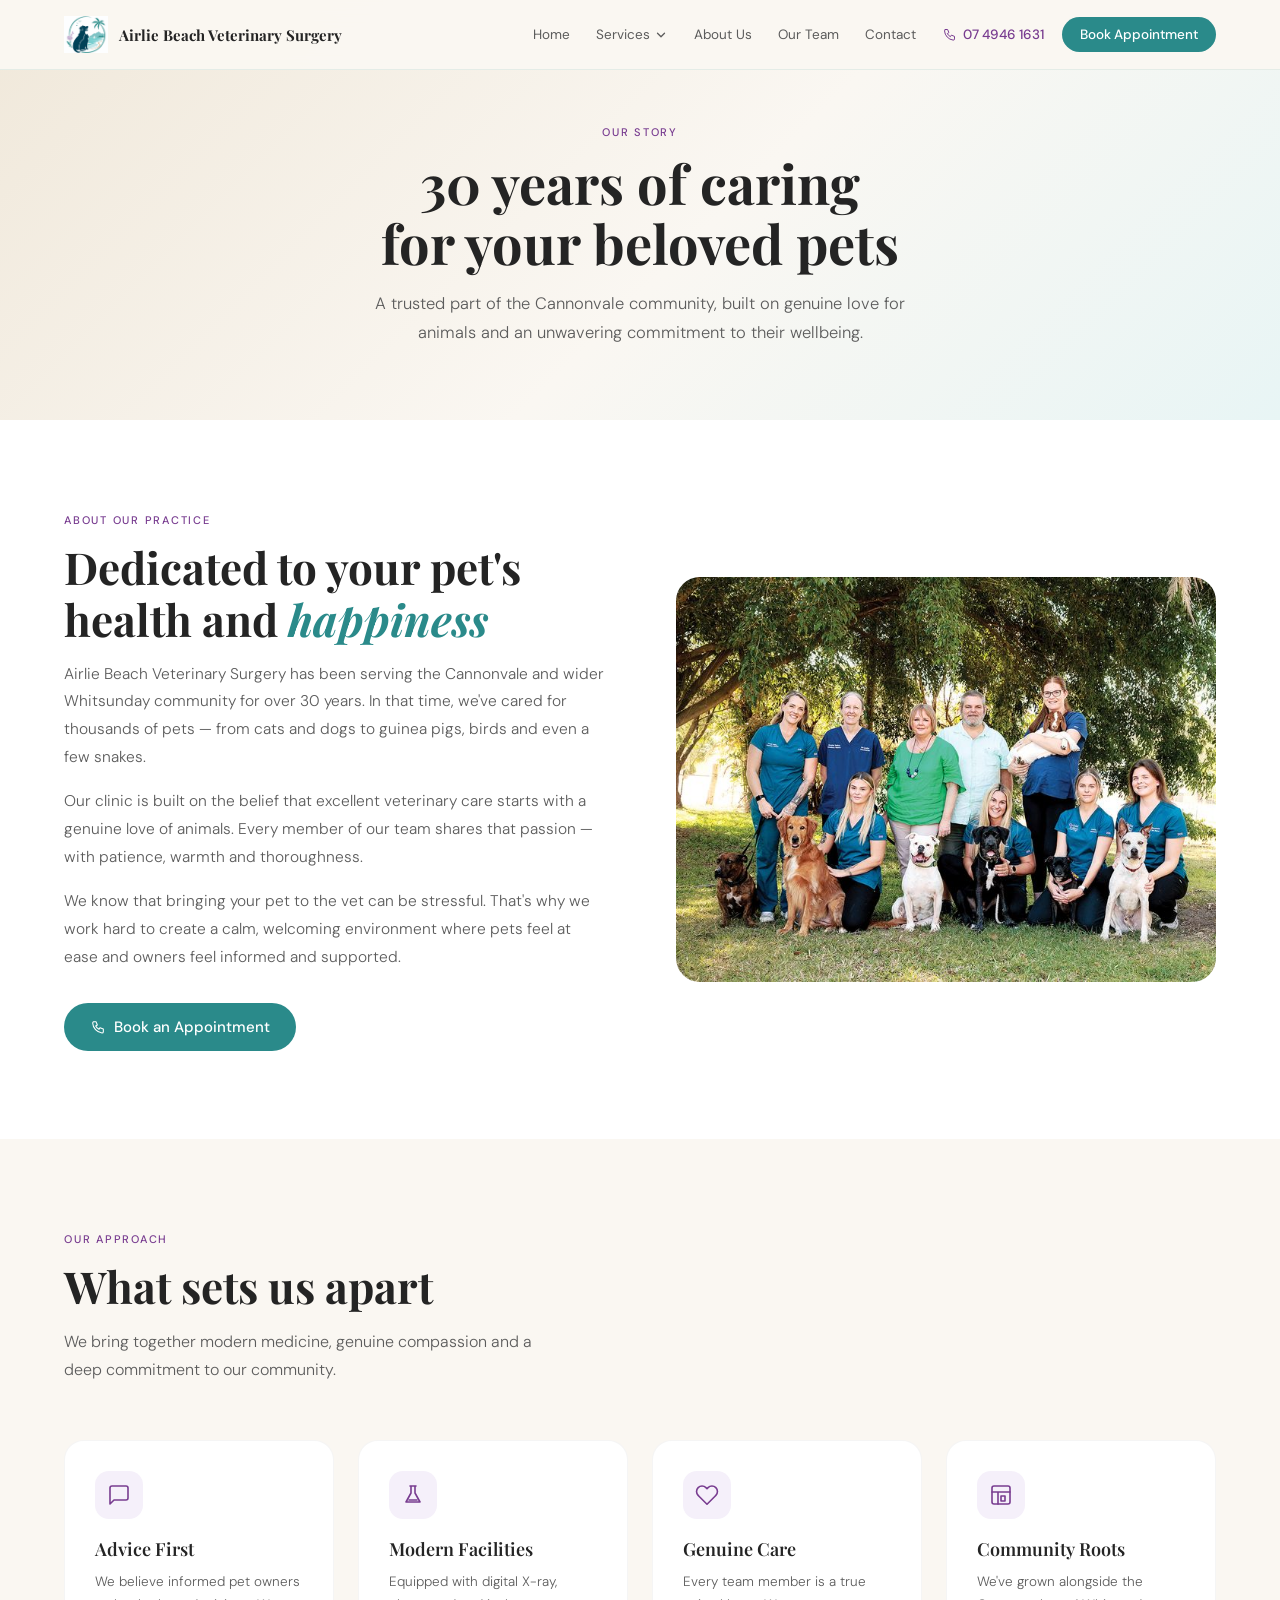
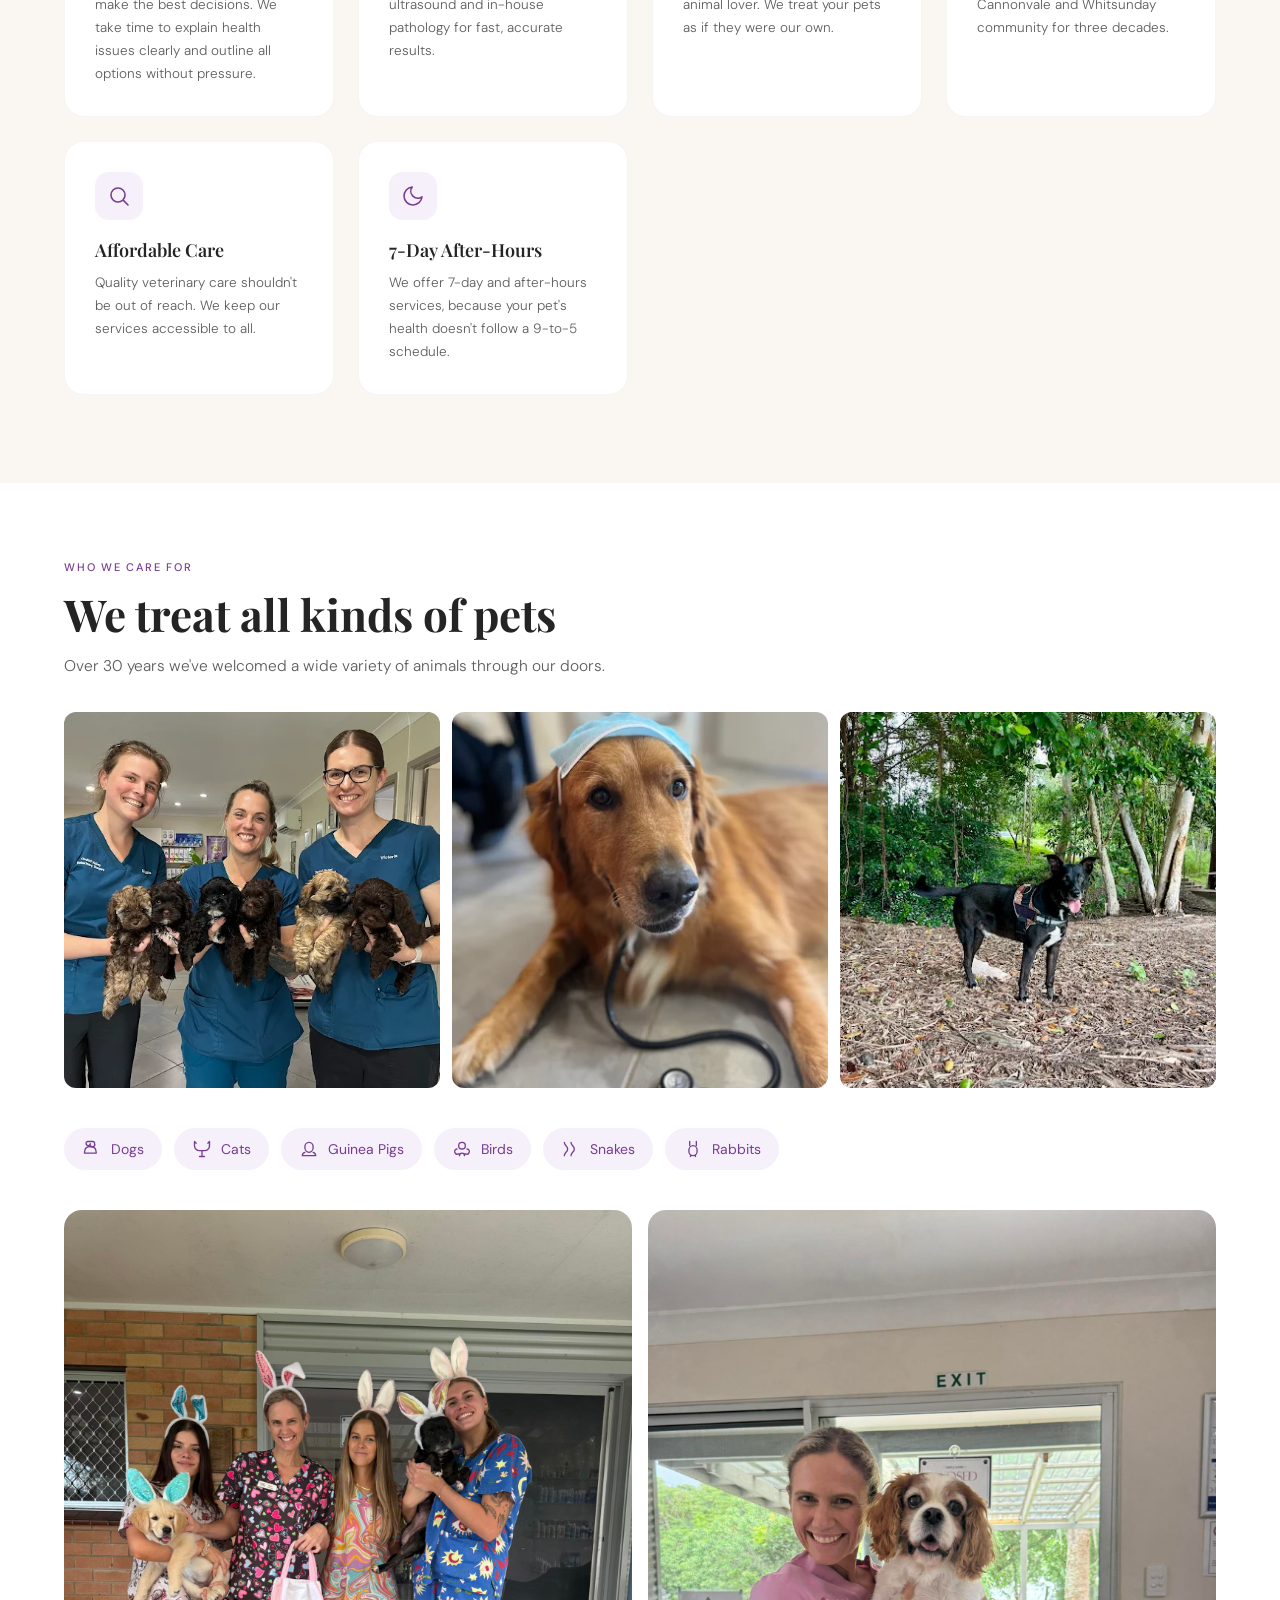
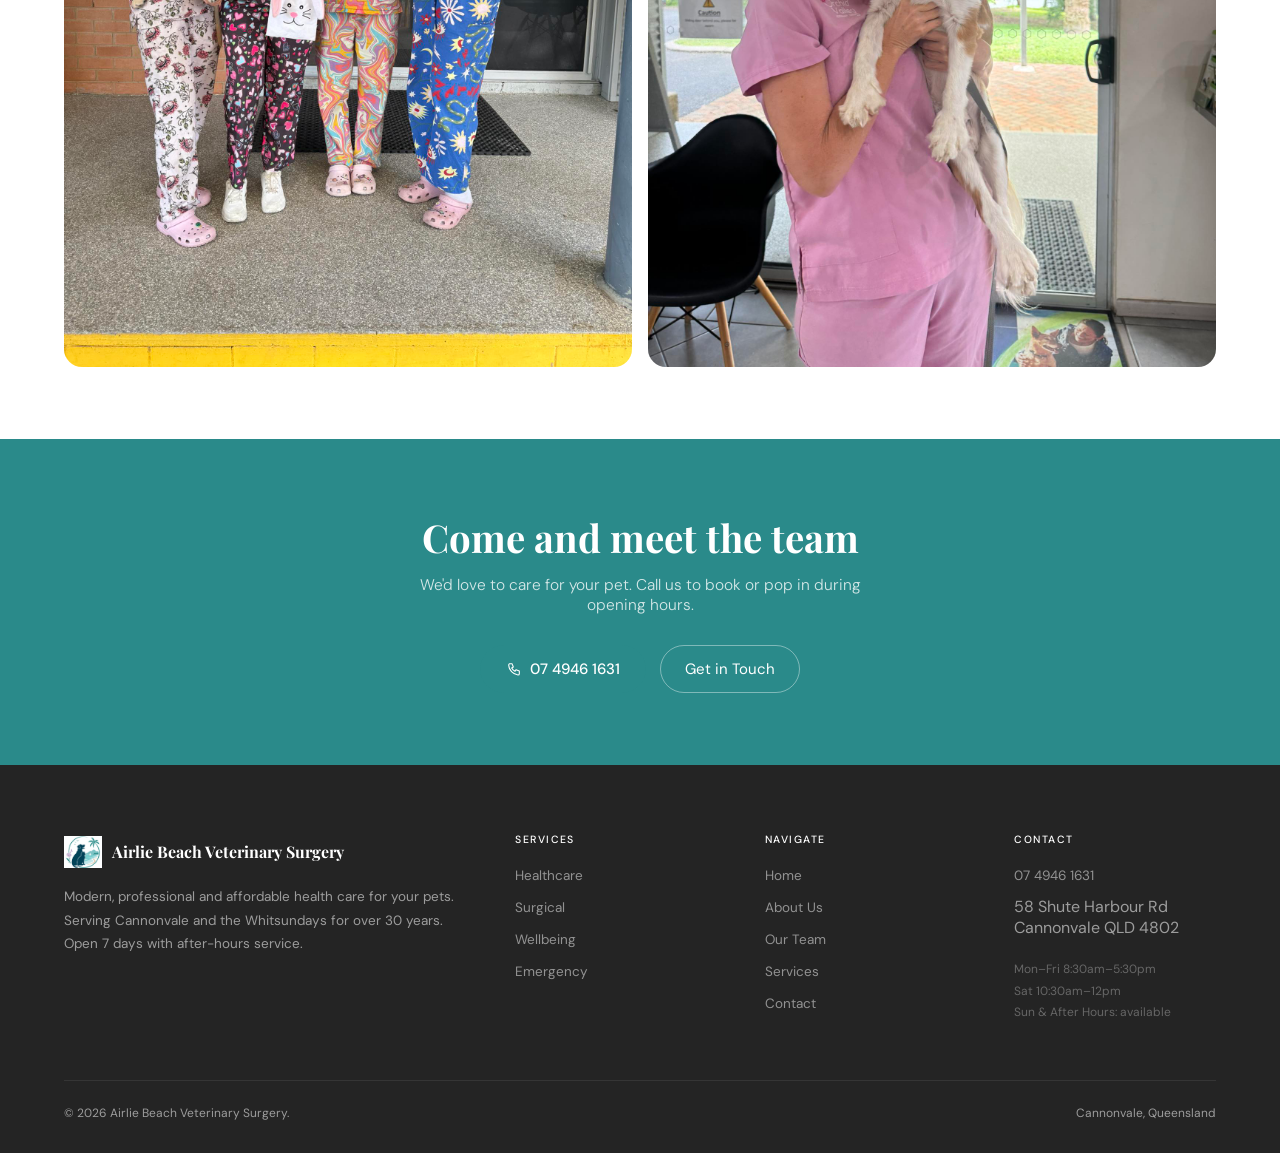
==== about/index.html @ ddafc88e "Add files via upload" ====
<!DOCTYPE html>
<html lang="en">
<head>
<meta charset="UTF-8">
<meta name="viewport" content="width=device-width, initial-scale=1.0">
<title>About Our Vet Clinic | Airlie Beach Veterinary Surgery | 30+ Years</title>
<link rel="preconnect" href="https://fonts.googleapis.com">
<link href="https://fonts.googleapis.com/css2?family=Playfair+Display:ital,wght@0,400;0,600;0,700;1,400&family=DM+Sans:opsz,wght@9..40,300;9..40,400;9..40,500&display=swap" rel="stylesheet">
<link rel="stylesheet" href="../css/global.css">
  <meta name="description" content="Airlie Beach Veterinary Surgery has served Cannonvale, Jubilee Pocket & the Whitsundays for 30+ years. Meet our passionate team of vets dedicated to your pet's health.">
  <meta name="keywords" content="about Airlie Beach vet, Cannonvale veterinary clinic, Whitsundays vet team, local vet Airlie Beach">
  <meta name="robots" content="index, follow">
  <meta name="author" content="Airlie Beach Veterinary Surgery">
  <link rel="canonical" href="https://www.airliebeachveterinarysurgery.com.au/about/">
  <meta property="og:type" content="website">
  <meta property="og:url" content="https://www.airliebeachveterinarysurgery.com.au/about/">
  <meta property="og:title" content="About Our Vet Clinic | Airlie Beach Veterinary Surgery">
  <meta property="og:description" content="Airlie Beach Veterinary Surgery has served Cannonvale, Jubilee Pocket & the Whitsundays for 30+ years. Meet our passionate team of vets dedicated to your pet's health.">
  <meta property="og:image" content="https://www.airliebeachveterinarysurgery.com.au/images/logo.png">
  <meta property="og:site_name" content="Airlie Beach Veterinary Surgery">
  <meta property="og:locale" content="en_AU">
  <meta name="twitter:card" content="summary_large_image">
  <meta name="twitter:title" content="About Our Vet Clinic | Airlie Beach Veterinary Surgery">
  <meta name="twitter:description" content="Airlie Beach Veterinary Surgery has served Cannonvale, Jubilee Pocket & the Whitsundays for 30+ years. Meet our passionate team of vets dedicated to your pet's health.">
  <meta name="twitter:image" content="https://www.airliebeachveterinarysurgery.com.au/images/logo.png">
  <meta name="geo.region" content="AU-QLD">
  <meta name="geo.placename" content="Airlie Beach, Cannonvale, Whitsundays">
  <meta name="geo.position" content="-20.2747;148.7024">
  <meta name="ICBM" content="-20.2747, 148.7024">
  <script type="application/ld+json">
  {
  "@context": "https://schema.org",
  "@type": "BreadcrumbList",
  "itemListElement": [
    {
      "@type": "ListItem",
      "position": 1,
      "name": "Home",
      "item": "https://www.airliebeachveterinarysurgery.com.au/"
    },
    {
      "@type": "ListItem",
      "position": 2,
      "name": "About Us",
      "item": "https://www.airliebeachveterinarysurgery.com.au/about/"
    }
  ]
}
  </script>
</head>
<body><nav class="main">
  <a href="../" class="nbrand">
    <img src="../images/logo-icon.png" alt="Airlie Beach Veterinary Surgery" style="width:44px;height:44px;object-fit:contain;flex-shrink:0">
    <div><span class="nbname">Airlie Beach Veterinary Surgery</span></div>
  </a>
  <div class="nright">
    <ul class="nlist">
      <li class="nitem"><a href="../" class="nlink">Home</a></li>
      <li class="nitem ndrop">
        <button class="nlink">Services <span class="icon" style="width:14px;height:14px"><svg viewBox="0 0 24 24" fill="none" stroke="currentColor" stroke-width="2.2" stroke-linecap="round" stroke-linejoin="round"><polyline points="6 9 12 15 18 9"/></svg></span></button>
        <div class="ndmenu">
          <div class="ddsec"><div class="ddlbl">Healthcare</div>
            <a href="../services/#healthcare" class="ddlnk"><span class="icon" style="width:15px;height:15px"><svg viewBox="0 0 24 24" fill="none" stroke="currentColor" stroke-width="1.6" stroke-linecap="round" stroke-linejoin="round"><circle cx="11" cy="11" r="7"/><line x1="21" y1="21" x2="16.65" y2="16.65"/></svg></span> Health Checks &amp; Diagnostics</a>
            <a href="../services/#healthcare" class="ddlnk"><span class="icon" style="width:15px;height:15px"><svg viewBox="0 0 24 24" fill="none" stroke="currentColor" stroke-width="1.6" stroke-linecap="round" stroke-linejoin="round"><line x1="18" y1="2" x2="22" y2="6"/><path d="M7 11l4-4 7 7-4 4z"/><path d="M5 13L2 22l9-3"/></svg></span> Vaccinations &amp; Prevention</a>
            <a href="../services/#healthcare" class="ddlnk"><span class="icon" style="width:15px;height:15px"><svg viewBox="0 0 24 24" fill="none" stroke="currentColor" stroke-width="1.6" stroke-linecap="round" stroke-linejoin="round"><path d="M6 3v7a6 6 0 006 6 6 6 0 006-6V3"/><path d="M11 3H7"/><path d="M17 3h-4"/><circle cx="18" cy="16" r="2"/><path d="M20 16v2a4 4 0 01-4 4H8a4 4 0 01-4-4v-2"/></svg></span> Microchipping</a>
          </div>
          <div class="ddsec"><div class="ddlbl">Surgical</div>
            <a href="../services/#surgical" class="ddlnk"><span class="icon" style="width:15px;height:15px"><svg viewBox="0 0 24 24" fill="none" stroke="currentColor" stroke-width="1.6" stroke-linecap="round" stroke-linejoin="round"><path d="M19 3H9l-7 9 7 9h10a2 2 0 002-2V5a2 2 0 00-2-2z"/><line x1="12" y1="8" x2="12" y2="16"/><line x1="8" y1="12" x2="16" y2="12"/></svg></span> Desexing &amp; General Surgery</a>
            <a href="../services/#surgical" class="ddlnk"><span class="icon" style="width:15px;height:15px"><svg viewBox="0 0 24 24" fill="none" stroke="currentColor" stroke-width="1.6" stroke-linecap="round" stroke-linejoin="round"><path d="M17 10c.7-.7 1-1.6 1-2.5a3.5 3.5 0 00-5-3.2A3.5 3.5 0 008 7.5c0 .9.3 1.8 1 2.5L6.5 12.5A3.5 3.5 0 007 19a3.5 3.5 0 004.5-1 3.5 3.5 0 004.5 1 3.5 3.5 0 00.5-6.5L17 10z"/></svg></span> Orthopaedic Surgery</a>
            <a href="../services/#surgical" class="ddlnk"><span class="icon" style="width:15px;height:15px"><svg viewBox="0 0 24 24" fill="none" stroke="currentColor" stroke-width="1.6" stroke-linecap="round" stroke-linejoin="round"><path d="M10.29 3.86L1.82 18a2 2 0 001.71 3h16.94a2 2 0 001.71-3L13.71 3.86a2 2 0 00-3.42 0z"/><line x1="12" y1="9" x2="12" y2="13"/><line x1="12" y1="17" x2="12.01" y2="17"/></svg></span> Emergency Procedures</a>
          </div>
          <div class="ddsec"><div class="ddlbl">Wellbeing</div>
            <a href="../services/#wellbeing" class="ddlnk"><span class="icon" style="width:15px;height:15px"><svg viewBox="0 0 24 24" fill="none" stroke="currentColor" stroke-width="1.6" stroke-linecap="round" stroke-linejoin="round"><path d="M18 3a3 3 0 00-3 3l-7 7-1 4 4-1 7-7a3 3 0 000-6z"/><path d="M5 18a1 1 0 100 2 1 1 0 000-2z"/><path d="M5 18c0-2.8 1.7-5 4-5"/></svg></span> Grooming &amp; Nail Clipping</a>
            <a href="../services/#wellbeing" class="ddlnk"><span class="icon" style="width:15px;height:15px"><svg viewBox="0 0 24 24" fill="none" stroke="currentColor" stroke-width="1.6" stroke-linecap="round" stroke-linejoin="round"><path d="M21 15a2 2 0 01-2 2H7l-4 4V5a2 2 0 012-2h14a2 2 0 012 2z"/></svg></span> Behavioural &amp; Nutrition Advice</a>
          </div>
        </div>
      </li>
      <li class="nitem"><a href="../about/" class="nlink">About Us</a></li>
      <li class="nitem"><a href="../team/" class="nlink">Our Team</a></li>
      <li class="nitem"><a href="../contact/" class="nlink">Contact</a></li>
    </ul>
    <a href="tel:0749461631" class="nphone"><span class="icon" style="width:15px;height:15px"><svg viewBox="0 0 24 24" fill="none" stroke="currentColor" stroke-width="1.6" stroke-linecap="round" stroke-linejoin="round"><path d="M5 4h4l2 5-2.5 1.5a11 11 0 005 5L15 13l5 2v4a2 2 0 01-2 2A16 16 0 014 6a2 2 0 012-2"/></svg></span> 07 4946 1631</a>
    <a href="../contact/" class="ncta">Book Appointment</a>
  </div>
  <button class="nham" onclick="openDrawer()" aria-label="Open menu"><span class="icon" style="width:24px;height:24px"><svg viewBox="0 0 24 24" fill="none" stroke="currentColor" stroke-width="2" stroke-linecap="round" stroke-linejoin="round"><line x1="3" y1="6" x2="21" y2="6"/><line x1="3" y1="12" x2="21" y2="12"/><line x1="3" y1="18" x2="21" y2="18"/></svg></span></button>
</nav>
<div class="mdrawer" id="mdrawer" onclick="if(event.target===this)closeDrawer()">
  <div class="mpanel">
    <div class="mphead">
      <a href="../" class="nbrand">
        <img src="../images/logo-icon.png" alt="logo" style="width:36px;height:36px;object-fit:contain">
        <span class="nbname" style="font-size:13px">Airlie Beach Veterinary Surgery</span>
      </a>
      <button class="mpclose" onclick="closeDrawer()"><span class="icon" style="width:20px;height:20px"><svg viewBox="0 0 24 24" fill="none" stroke="currentColor" stroke-width="2.5" stroke-linecap="round" stroke-linejoin="round"><line x1="18" y1="6" x2="6" y2="18"/><line x1="6" y1="6" x2="18" y2="18"/></svg></span></button>
    </div>
    <div class="mplinks">
      <a href="../" class="mplink"><span class="icon" style="width:18px;height:18px"><svg viewBox="0 0 24 24" fill="none" stroke="currentColor" stroke-width="1.6" stroke-linecap="round" stroke-linejoin="round"><rect x="3" y="3" width="18" height="18" rx="2"/><path d="M3 9h18M9 21V9"/><rect x="12" y="13" width="4" height="5"/></svg></span> Home</a>
      <button class="mpacc" id="mpacc" onclick="this.classList.toggle('open');document.getElementById('mpsub').classList.toggle('open')">
        <span class="icon" style="width:18px;height:18px"><svg viewBox="0 0 24 24" fill="none" stroke="currentColor" stroke-width="1.6" stroke-linecap="round" stroke-linejoin="round"><path d="M19 3H9l-7 9 7 9h10a2 2 0 002-2V5a2 2 0 00-2-2z"/><line x1="12" y1="8" x2="12" y2="16"/><line x1="8" y1="12" x2="16" y2="12"/></svg></span> Services <span class="icon chev" style="width:16px;height:16px"><svg viewBox="0 0 24 24" fill="none" stroke="currentColor" stroke-width="2.2" stroke-linecap="round" stroke-linejoin="round"><polyline points="6 9 12 15 18 9"/></svg></span>
      </button>
      <div class="mpsub" id="mpsub">
        <a href="../services/#healthcare"><span class="icon" style="width:14px;height:14px"><svg viewBox="0 0 24 24" fill="none" stroke="currentColor" stroke-width="1.6" stroke-linecap="round" stroke-linejoin="round"><circle cx="11" cy="11" r="7"/><line x1="21" y1="21" x2="16.65" y2="16.65"/></svg></span> Health Checks</a>
        <a href="../services/#healthcare"><span class="icon" style="width:14px;height:14px"><svg viewBox="0 0 24 24" fill="none" stroke="currentColor" stroke-width="1.6" stroke-linecap="round" stroke-linejoin="round"><line x1="18" y1="2" x2="22" y2="6"/><path d="M7 11l4-4 7 7-4 4z"/><path d="M5 13L2 22l9-3"/></svg></span> Vaccinations</a>
        <a href="../services/#surgical"><span class="icon" style="width:14px;height:14px"><svg viewBox="0 0 24 24" fill="none" stroke="currentColor" stroke-width="1.6" stroke-linecap="round" stroke-linejoin="round"><path d="M19 3H9l-7 9 7 9h10a2 2 0 002-2V5a2 2 0 00-2-2z"/><line x1="12" y1="8" x2="12" y2="16"/><line x1="8" y1="12" x2="16" y2="12"/></svg></span> Surgery</a>
        <a href="../services/#surgical"><span class="icon" style="width:14px;height:14px"><svg viewBox="0 0 24 24" fill="none" stroke="currentColor" stroke-width="1.6" stroke-linecap="round" stroke-linejoin="round"><path d="M10.29 3.86L1.82 18a2 2 0 001.71 3h16.94a2 2 0 001.71-3L13.71 3.86a2 2 0 00-3.42 0z"/><line x1="12" y1="9" x2="12" y2="13"/><line x1="12" y1="17" x2="12.01" y2="17"/></svg></span> Emergency</a>
        <a href="../services/#wellbeing"><span class="icon" style="width:14px;height:14px"><svg viewBox="0 0 24 24" fill="none" stroke="currentColor" stroke-width="1.6" stroke-linecap="round" stroke-linejoin="round"><path d="M18 3a3 3 0 00-3 3l-7 7-1 4 4-1 7-7a3 3 0 000-6z"/><path d="M5 18a1 1 0 100 2 1 1 0 000-2z"/><path d="M5 18c0-2.8 1.7-5 4-5"/></svg></span> Grooming</a>
      </div>
      <a href="../about/" class="mplink"><span class="icon" style="width:18px;height:18px"><svg viewBox="0 0 24 24" fill="none" stroke="currentColor" stroke-width="1.6" stroke-linecap="round" stroke-linejoin="round"><path d="M20 21v-2a4 4 0 00-4-4H8a4 4 0 00-4 4v2"/><circle cx="12" cy="7" r="4"/></svg></span> About Us</a>
      <a href="../team/" class="mplink"><span class="icon" style="width:18px;height:18px"><svg viewBox="0 0 24 24" fill="none" stroke="currentColor" stroke-width="1.6" stroke-linecap="round" stroke-linejoin="round"><ellipse cx="6" cy="7" rx="1.8" ry="2.5"/><ellipse cx="10.5" cy="5.2" rx="1.5" ry="2.1"/><ellipse cx="15" cy="5.5" rx="1.5" ry="2.1"/><ellipse cx="18.5" cy="8" rx="1.6" ry="2.2"/><path d="M12 22c-4 0-7-2.5-7-6 0-1.5.8-3 2-4l1.5-1.5c.8-.8 2-1.3 3.5-1.3s2.7.5 3.5 1.3L17 12c1.2 1 2 2.5 2 4 0 3.5-3 6-7 6z"/></svg></span> Our Team</a>
      <a href="../contact/" class="mplink"><span class="icon" style="width:18px;height:18px"><svg viewBox="0 0 24 24" fill="none" stroke="currentColor" stroke-width="1.6" stroke-linecap="round" stroke-linejoin="round"><path d="M21 15a2 2 0 01-2 2H7l-4 4V5a2 2 0 012-2h14a2 2 0 012 2z"/></svg></span> Contact</a>
    </div>
    <div class="mpfooter">
      <a href="tel:0749461631" class="mptel"><span class="icon" style="width:16px;height:16px"><svg viewBox="0 0 24 24" fill="none" stroke="currentColor" stroke-width="1.6" stroke-linecap="round" stroke-linejoin="round"><path d="M5 4h4l2 5-2.5 1.5a11 11 0 005 5L15 13l5 2v4a2 2 0 01-2 2A16 16 0 014 6a2 2 0 012-2"/></svg></span> 07 4946 1631</a>
      <a href="../contact/" class="btnp">Book Appointment</a>
    </div>
  </div>
</div>
<script>
function openDrawer(){document.getElementById('mdrawer').style.display='block';requestAnimationFrame(()=>document.getElementById('mdrawer').classList.add('open'));document.body.style.overflow='hidden'}
function closeDrawer(){var d=document.getElementById('mdrawer');d.classList.remove('open');setTimeout(()=>{d.style.display='none';document.body.style.overflow=''},280)}
</script>
<div class="about-phdr">
  <div class="slbl">Our Story</div>
  <h1>30 years of caring<br>for your beloved pets</h1>
  <p>A trusted part of the Cannonvale community, built on genuine love for animals and an unwavering commitment to their wellbeing.</p>
</div>

<section class="story-sec">
  <div class="story-grid">
    <div class="story-text">
      <div class="slbl">About Our Practice</div>
      <h2 class="stitle">Dedicated to your pet's health and <em>happiness</em></h2>
      <p>Airlie Beach Veterinary Surgery has been serving the Cannonvale and wider Whitsunday community for over 30 years. In that time, we've cared for thousands of pets — from cats and dogs to guinea pigs, birds and even a few snakes.</p>
      <p>Our clinic is built on the belief that excellent veterinary care starts with a genuine love of animals. Every member of our team shares that passion — with patience, warmth and thoroughness.</p>
      <p>We know that bringing your pet to the vet can be stressful. That's why we work hard to create a calm, welcoming environment where pets feel at ease and owners feel informed and supported.</p>
      <div style="margin-top:32px"><a href="../contact/" class="btnp"><span class="icon" style="width:16px;height:16px"><svg viewBox="0 0 24 24" fill="none" stroke="currentColor" stroke-width="1.6" stroke-linecap="round" stroke-linejoin="round"><path d="M5 4h4l2 5-2.5 1.5a11 11 0 005 5L15 13l5 2v4a2 2 0 01-2 2A16 16 0 014 6a2 2 0 012-2"/></svg></span> Book an Appointment</a></div>
    </div>
    <div>
      <div class="story-frame"><img src="../images/team-full.jpg" alt="The Airlie Beach Veterinary Surgery team" loading="lazy"></div>
    </div>
  </div>
</section>

<section class="values-sec">
  <div class="slbl">Our Approach</div>
  <h2 class="stitle">What sets us apart</h2>
  <p class="ssub">We bring together modern medicine, genuine compassion and a deep commitment to our community.</p>
  <div class="values-grid">
    <div class="val-card"><div class="val-ico"><span class="icon" style="width:24px;height:24px"><svg viewBox="0 0 24 24" fill="none" stroke="currentColor" stroke-width="1.6" stroke-linecap="round" stroke-linejoin="round"><path d="M21 15a2 2 0 01-2 2H7l-4 4V5a2 2 0 012-2h14a2 2 0 012 2z"/></svg></span></div><h3>Advice First</h3><p>We believe informed pet owners make the best decisions. We take time to explain health issues clearly and outline all options without pressure.</p></div>
    <div class="val-card"><div class="val-ico"><span class="icon" style="width:24px;height:24px"><svg viewBox="0 0 24 24" fill="none" stroke="currentColor" stroke-width="1.6" stroke-linecap="round" stroke-linejoin="round"><path d="M9 3h6M10 3v7l-5 9h14L14 10V3"/><path d="M8 17h8"/></svg></span></div><h3>Modern Facilities</h3><p>Equipped with digital X-ray, ultrasound and in-house pathology for fast, accurate results.</p></div>
    <div class="val-card"><div class="val-ico"><span class="icon" style="width:24px;height:24px"><svg viewBox="0 0 24 24" fill="none" stroke="currentColor" stroke-width="1.6" stroke-linecap="round" stroke-linejoin="round"><path d="M20.84 4.61a5.5 5.5 0 00-7.78 0L12 5.67l-1.06-1.06a5.5 5.5 0 00-7.78 7.78l1.06 1.06L12 21.23l7.78-7.78 1.06-1.06a5.5 5.5 0 000-7.78z"/></svg></span></div><h3>Genuine Care</h3><p>Every team member is a true animal lover. We treat your pets as if they were our own.</p></div>
    <div class="val-card"><div class="val-ico"><span class="icon" style="width:24px;height:24px"><svg viewBox="0 0 24 24" fill="none" stroke="currentColor" stroke-width="1.6" stroke-linecap="round" stroke-linejoin="round"><rect x="3" y="3" width="18" height="18" rx="2"/><path d="M3 9h18M9 21V9"/><rect x="12" y="13" width="4" height="5"/></svg></span></div><h3>Community Roots</h3><p>We've grown alongside the Cannonvale and Whitsunday community for three decades.</p></div>
    <div class="val-card"><div class="val-ico"><span class="icon" style="width:24px;height:24px"><svg viewBox="0 0 24 24" fill="none" stroke="currentColor" stroke-width="1.6" stroke-linecap="round" stroke-linejoin="round"><circle cx="11" cy="11" r="7"/><line x1="21" y1="21" x2="16.65" y2="16.65"/></svg></span></div><h3>Affordable Care</h3><p>Quality veterinary care shouldn't be out of reach. We keep our services accessible to all.</p></div>
    <div class="val-card"><div class="val-ico"><span class="icon" style="width:24px;height:24px"><svg viewBox="0 0 24 24" fill="none" stroke="currentColor" stroke-width="1.6" stroke-linecap="round" stroke-linejoin="round"><path d="M21 12.79A9 9 0 1111.21 3 7 7 0 0021 12.79z"/></svg></span></div><h3>7-Day After-Hours</h3><p>We offer 7-day and after-hours services, because your pet's health doesn't follow a 9-to-5 schedule.</p></div>
  </div>
</section>

<section class="pets-sec">
  <div class="slbl">Who We Care For</div>
  <h2 class="stitle">We treat all kinds of pets</h2>
  <p style="font-size:15.5px;font-weight:300;color:var(--mid);margin-bottom:36px">Over 30 years we've welcomed a wide variety of animals through our doors.</p>
  <div class="photo-grid">
    <div class="photo-grid-item"><img src="../images/team-puppies.webp" alt="Vet nurses with puppies" loading="lazy"></div>
    <div class="photo-grid-item"><img src="../images/dog-stethoscope.webp" alt="Golden retriever patient" loading="lazy"></div>
    <div class="photo-grid-item"><img src="../images/dog-black-park.webp" alt="Dog enjoying the outdoors" loading="lazy"></div>
  </div>
  <div class="pet-chips">
    <div class="pet-chip"><span class="icon" style="width:20px;height:20px"><svg viewBox="0 0 24 24" fill="none" stroke="currentColor" stroke-width="1.6" stroke-linecap="round" stroke-linejoin="round"><path d="M10 5.5A2.5 2.5 0 015 5.5V4l1.5-1h7L15 4v1.5A2.5 2.5 0 0110 8v1"/><path d="M10 9c-4.4 0-7 2.9-7 7v1h14v-1c0-4.1-2.6-7-7-7z"/></svg></span> Dogs</div><div class="pet-chip"><span class="icon" style="width:20px;height:20px"><svg viewBox="0 0 24 24" fill="none" stroke="currentColor" stroke-width="1.6" stroke-linecap="round" stroke-linejoin="round"><path d="M5 5L3 3v5c0 3.3 2.7 6 6 6h6c3.3 0 6-2.7 6-6V3l-2 2"/><path d="M12 14v7M9 21h6"/></svg></span> Cats</div><div class="pet-chip"><span class="icon" style="width:20px;height:20px"><svg viewBox="0 0 24 24" fill="none" stroke="currentColor" stroke-width="1.6" stroke-linecap="round" stroke-linejoin="round"><ellipse cx="12" cy="10" rx="5" ry="6"/><path d="M7 16s-3 1-3 4h16c0-3-3-4-3-4"/></svg></span> Guinea Pigs</div><div class="pet-chip"><span class="icon" style="width:20px;height:20px"><svg viewBox="0 0 24 24" fill="none" stroke="currentColor" stroke-width="1.6" stroke-linecap="round" stroke-linejoin="round"><circle cx="12" cy="8" r="4"/><path d="M6 12c-1 0-2 .5-2.5 1.5S3 16 4 17c.5 1 2 1.5 3 1h2"/><path d="M18 12c1 0 2 .5 2.5 1.5S21 16 20 17c-.5 1-2 1.5-3 1h-2"/><path d="M9 20c0-1.7 1.3-3 3-3s3 1.3 3 3"/></svg></span> Birds</div><div class="pet-chip"><span class="icon" style="width:20px;height:20px"><svg viewBox="0 0 24 24" fill="none" stroke="currentColor" stroke-width="1.6" stroke-linecap="round" stroke-linejoin="round"><path d="M4 20c0-4 4-4 4-8s-4-4-4-8"/><path d="M12 20c0-4 4-4 4-8s-4-4-4-8"/></svg></span> Snakes</div><div class="pet-chip"><span class="icon" style="width:20px;height:20px"><svg viewBox="0 0 24 24" fill="none" stroke="currentColor" stroke-width="1.6" stroke-linecap="round" stroke-linejoin="round"><path d="M8 3v5M16 3v5"/><ellipse cx="12" cy="14" rx="5" ry="6"/><path d="M9 20v1M15 20v1"/></svg></span> Rabbits</div>
  </div>
  <div class="photo-pair">
    <div class="photo-pair-item"><img src="../images/team-easter.jpg" alt="The team celebrating Easter" loading="lazy"></div>
    <div class="photo-pair-item"><img src="../images/team-cavalier.jpg" alt="Team member with Cavalier" loading="lazy"></div>
  </div>
</section>

<div class="cta-sage">
  <h2>Come and meet the team</h2>
  <p>We'd love to care for your pet. Call us to book or pop in during opening hours.</p>
  <div class="cta-btns">
    <a href="tel:0749461631" class="btnp"><span class="icon" style="width:16px;height:16px"><svg viewBox="0 0 24 24" fill="none" stroke="currentColor" stroke-width="1.6" stroke-linecap="round" stroke-linejoin="round"><path d="M5 4h4l2 5-2.5 1.5a11 11 0 005 5L15 13l5 2v4a2 2 0 01-2 2A16 16 0 014 6a2 2 0 012-2"/></svg></span> 07 4946 1631</a>
    <a href="../contact/" class="btn-ghost">Get in Touch</a>
  </div>
</div><footer>
  <div class="fgrid">
    <div>
      <div class="flogo">
        <img src="../images/logo-icon.png" alt="Airlie Beach Veterinary Surgery" style="width:38px;height:38px;object-fit:contain">
        <span class="fbrand">Airlie Beach Veterinary Surgery</span>
      </div>
      <p class="fdesc">Modern, professional and affordable health care for your pets. Serving Cannonvale and the Whitsundays for over 30 years. Open 7 days with after-hours service.</p>
    </div>
    <div><div class="fhd">Services</div><ul class="flinks"><li><a href="../services/#healthcare">Healthcare</a></li><li><a href="../services/#surgical">Surgical</a></li><li><a href="../services/#wellbeing">Wellbeing</a></li><li><a href="../services/#surgical">Emergency</a></li></ul></div>
    <div><div class="fhd">Navigate</div><ul class="flinks"><li><a href="../">Home</a></li><li><a href="../about/">About Us</a></li><li><a href="../team/">Our Team</a></li><li><a href="../services/">Services</a></li><li><a href="../contact/">Contact</a></li></ul></div>
    <div><div class="fhd">Contact</div><ul class="flinks"><li><a href="tel:0749461631">07 4946 1631</a></li><li>58 Shute Harbour Rd<br>Cannonvale QLD 4802</li><li style="margin-top:10px;color:rgba(255,255,255,.3);font-size:12px;line-height:1.8">Mon–Fri 8:30am–5:30pm<br>Sat 10:30am–12pm<br>Sun &amp; After Hours: available</li></ul></div>
  </div>
  <div class="fbot"><span>&copy; 2026 Airlie Beach Veterinary Surgery.</span><span>Cannonvale, Queensland</span></div>
</footer></body></html>
---- css/global.css ----
:root {
  --sage:    #2a8a8a;
  --sagl:    #5ab5b5;
  --sagp:    #e8f5f5;
  --crm:     #faf7f2;
  --ww:      #fff9f4;
  --bark:    #6c3c84;
  --ch:      #242424;
  --mid:     #5c5c5c;
  --lt:      #9a9a9a;
  --sand:    #f0e8da;
  --ah:      #0a3d4f;
  --lilacd:  #783c90;
  --lilacp:  #f5f0fa;
  --orchid:  #c0b4cc;
}

*, *::before, *::after { margin: 0; padding: 0; box-sizing: border-box; }
html { scroll-behavior: smooth; }
body { font-family: 'DM Sans', sans-serif; background: var(--ww); color: var(--ch); overflow-x: hidden; }
.icon { display: inline-flex; align-items: center; justify-content: center; flex-shrink: 0; }
.icon svg { width: 100%; height: 100%; }

/* ── NAV ── */
nav.main { position: fixed; top: 0; left: 0; right: 0; z-index: 500; background: rgba(250,247,242,.97); backdrop-filter: blur(16px); -webkit-backdrop-filter: blur(16px); border-bottom: 1px solid rgba(42,138,138,.1); height: 70px; display: flex; align-items: center; padding: 0 5%; justify-content: space-between; }
.nbrand { display: flex; align-items: center; gap: 11px; text-decoration: none; flex-shrink: 0; }
.nbname { font-family: 'Playfair Display', serif; font-size: 15px; font-weight: 700; color: var(--ch); display: block; line-height: 1.2; }
.nbsub  { font-size: 10px; font-weight: 300; color: var(--lt); letter-spacing: .14em; text-transform: uppercase; display: block; }
.nright { display: flex; align-items: center; gap: 2px; }
.nlist  { display: flex; align-items: center; gap: 2px; list-style: none; }
.nitem  { position: relative; list-style: none; }
.nlink  { display: flex; align-items: center; gap: 4px; font-size: 13.5px; font-weight: 400; color: var(--mid); text-decoration: none; padding: 8px 12px; border-radius: 8px; transition: color .18s, background .18s; background: none; border: none; cursor: pointer; font-family: 'DM Sans', sans-serif; white-space: nowrap; }
.nlink:hover { color: var(--sage); background: var(--sagp); }
.chev   { width: 14px; height: 14px; transition: transform .2s; flex-shrink: 0; }
.ndrop  { position: relative; }
.ndmenu { position: absolute; top: calc(100% + 10px); left: 0; background: #fff; border: 1px solid rgba(42,138,138,.12); border-radius: 14px; box-shadow: 0 10px 40px rgba(0,0,0,.1); padding: 8px; min-width: 230px; opacity: 0; visibility: hidden; transform: translateY(-6px); transition: opacity .2s, transform .2s, visibility .2s; z-index: 600; pointer-events: none; }
.ndrop:hover .ndmenu, .ndrop:focus-within .ndmenu { opacity: 1; visibility: visible; transform: translateY(0); pointer-events: auto; }
.ndrop:hover .chev { transform: rotate(180deg); }
.ddsec  { padding: 4px 0; }
.ddsec + .ddsec { border-top: 1px solid rgba(0,0,0,.05); margin-top: 4px; padding-top: 8px; }
.ddlbl  { font-size: 10px; font-weight: 500; letter-spacing: .12em; text-transform: uppercase; color: var(--lilacd); padding: 2px 10px 6px; }
.ddlnk  { display: flex; align-items: center; gap: 10px; font-size: 13px; color: var(--mid); text-decoration: none; padding: 8px 10px; border-radius: 8px; transition: color .15s, background .15s; }
.ddlnk:hover { color: var(--sage); background: var(--sagp); }
.ddlnk .icon { width: 15px; height: 15px; color: var(--lt); }
.ddlnk:hover .icon { color: var(--sage); }
.nphone { font-size: 13.5px; font-weight: 500; color: var(--lilacd); text-decoration: none; display: flex; align-items: center; gap: 6px; padding: 8px 12px; border-radius: 8px; transition: background .18s; white-space: nowrap; }
.nphone:hover { background: var(--lilacp); }
.nphone .icon { width: 15px; height: 15px; }
.ncta   { display: inline-flex; align-items: center; gap: 7px; background: var(--sage); color: #fff; font-size: 13.5px; font-weight: 500; padding: 9px 18px; border-radius: 100px; text-decoration: none; transition: background .2s; margin-left: 4px; white-space: nowrap; }
.ncta:hover { background: var(--sagl); }
.nham   { display: none; width: 44px; height: 44px; background: none; border: none; cursor: pointer; align-items: center; justify-content: center; color: var(--ch); border-radius: 10px; flex-shrink: 0; }
.nham:hover { background: var(--sagp); }
.nham .icon { width: 24px; height: 24px; }

/* Mobile drawer */
.mdrawer { display: none; position: fixed; top: 0; left: 0; right: 0; bottom: 0; z-index: 490; background: rgba(0,0,0,.4); opacity: 0; transition: opacity .25s; }
.mdrawer.open { opacity: 1; }
.mpanel  { position: fixed; top: 0; right: 0; bottom: 0; width: min(300px,88vw); background: #fff; box-shadow: -4px 0 40px rgba(0,0,0,.15); transform: translateX(100%); transition: transform .28s cubic-bezier(.4,0,.2,1); overflow-y: auto; z-index: 700; display: flex; flex-direction: column; }
.mdrawer.open .mpanel { transform: translateX(0); }
.mphead  { display: flex; align-items: center; justify-content: space-between; padding: 18px 20px; border-bottom: 1px solid rgba(0,0,0,.07); }
.mpclose { width: 40px; height: 40px; background: none; border: none; cursor: pointer; display: flex; align-items: center; justify-content: center; color: var(--mid); border-radius: 8px; }
.mpclose:hover { background: var(--sagp); }
.mpclose .icon { width: 20px; height: 20px; }
.mplinks { padding: 12px 12px 20px; flex: 1; }
.mplink  { display: flex; align-items: center; gap: 10px; font-size: 15px; font-weight: 400; color: var(--ch); text-decoration: none; padding: 12px 14px; border-radius: 10px; transition: background .15s; }
.mplink:hover { background: var(--sagp); color: var(--sage); }
.mplink .icon { width: 18px; height: 18px; color: var(--sagl); }
.mpacc   { width: 100%; background: none; border: none; cursor: pointer; font-family: 'DM Sans', sans-serif; display: flex; align-items: center; justify-content: space-between; font-size: 15px; font-weight: 400; color: var(--ch); padding: 12px 14px; border-radius: 10px; transition: background .15s; }
.mpacc:hover { background: var(--sagp); color: var(--sage); }
.mpacc .icon { width: 18px; height: 18px; color: var(--sagl); }
.mpacc .chev { margin-left: auto; transition: transform .2s; }
.mpacc.open .chev { transform: rotate(180deg); }
.mpsub   { display: none; padding: 4px 0 4px 14px; margin-top: 2px; border-left: 2px solid var(--sagp); margin-left: 14px; }
.mpsub.open { display: block; }
.mpsub a { display: flex; align-items: center; gap: 8px; font-size: 14px; color: var(--mid); text-decoration: none; padding: 9px 10px; border-radius: 8px; transition: background .15s; }
.mpsub a:hover { background: var(--sagp); color: var(--sage); }
.mpsub .icon { width: 14px; height: 14px; color: var(--sagl); }
.mpfooter { padding: 16px 20px; border-top: 1px solid rgba(0,0,0,.07); display: flex; flex-direction: column; gap: 10px; }
.mpfooter .btnp { width: 100%; justify-content: center; padding: 13px; }
.mptel   { display: flex; align-items: center; gap: 8px; font-size: 15px; font-weight: 500; color: var(--lilacd); text-decoration: none; justify-content: center; }
.mptel .icon { width: 16px; height: 16px; }

/* ── UTILITIES ── */
.slbl   { display: inline-block; font-size: 11px; font-weight: 500; letter-spacing: .16em; text-transform: uppercase; color: var(--lilacd); margin-bottom: 14px; }
.stitle { font-family: 'Playfair Display', serif; font-size: clamp(28px,3.5vw,44px); font-weight: 700; line-height: 1.18; color: var(--ch); margin-bottom: 16px; }
.stitle em { font-style: italic; color: var(--sage); }
.ssub   { font-size: 16px; font-weight: 300; line-height: 1.75; color: var(--mid); max-width: 500px; }
.btnp   { display: inline-flex; align-items: center; gap: 8px; background: var(--sage); color: #fff; font-family: 'DM Sans', sans-serif; font-size: 15px; font-weight: 500; padding: 14px 26px; border-radius: 100px; text-decoration: none; transition: background .2s, transform .2s, box-shadow .2s; border: none; cursor: pointer; }
.btnp:hover { background: var(--sagl); transform: translateY(-2px); box-shadow: 0 8px 24px rgba(42,138,138,.28); }
.btnp .icon { width: 16px; height: 16px; }
.btno   { display: inline-flex; align-items: center; gap: 8px; background: transparent; color: var(--ch); font-family: 'DM Sans', sans-serif; font-size: 15px; font-weight: 400; padding: 14px 26px; border-radius: 100px; text-decoration: none; border: 1.5px solid rgba(36,36,36,.18); transition: border-color .2s, color .2s; }
.btno:hover { border-color: var(--sage); color: var(--sage); }
.btno .icon { width: 16px; height: 16px; }
.btnw   { display: inline-flex; align-items: center; gap: 8px; background: #fff; font-family: 'DM Sans', sans-serif; font-size: 15px; font-weight: 500; padding: 13px 24px; border-radius: 100px; text-decoration: none; transition: transform .2s, box-shadow .2s; }
.btnw:hover { transform: translateY(-2px); box-shadow: 0 8px 24px rgba(0,0,0,.18); }
.btnw .icon { width: 16px; height: 16px; }
.btn-ghost { display: inline-flex; align-items: center; gap: 8px; background: transparent; color: #fff; font-family: 'DM Sans', sans-serif; font-size: 15px; font-weight: 400; padding: 13px 24px; border-radius: 100px; text-decoration: none; border: 1.5px solid rgba(255,255,255,.4); transition: border-color .2s; }
.btn-ghost:hover { border-color: #fff; }

/* ── SECTION PATTERNS ── */
.phdr   { padding: 130px 5% 72px; text-align: center; background: linear-gradient(135deg, var(--sand) 0%, var(--crm) 55%, var(--sagp) 100%); }
.phdr h1 { font-family: 'Playfair Display', serif; font-size: clamp(30px,4.5vw,52px); font-weight: 700; line-height: 1.12; color: var(--ch); margin-bottom: 16px; }
.phdr p  { font-size: 16px; font-weight: 300; color: var(--mid); line-height: 1.7; max-width: 540px; margin: 0 auto; }
.phdr .slbl { color: var(--lilacd); }

/* Image hero variant */
.phdr-img-wrap { position: relative; overflow: hidden; }
.phdr-img-wrap .phdr { position: relative; z-index: 2; }
.phdr-img-wrap .phdr h1 { color: #fff; }
.phdr-img-wrap .phdr p  { color: rgba(255,255,255,.82); }
.phdr-img-wrap .phdr .slbl { color: rgba(255,255,255,.6); }
.phdr-bg { position: absolute; inset: 0; width: 100%; height: 100%; object-fit: cover; object-position: center 25%; z-index: 0; }
.phdr-overlay { position: absolute; inset: 0; background: linear-gradient(135deg,rgba(10,61,79,.85) 0%,rgba(120,60,144,.5) 100%); z-index: 1; }

.breadcrumb { display: flex; align-items: center; gap: 8px; justify-content: center; margin-bottom: 16px; }
.breadcrumb a { color: rgba(255,255,255,.55); text-decoration: none; font-size: 12.5px; font-weight: 300; transition: color .15s; }
.breadcrumb a:hover { color: #fff; }
.breadcrumb span { color: rgba(255,255,255,.3); font-size: 12px; }

/* CTA band */
.cta-sage  { background: var(--sage); padding: 72px 5%; text-align: center; color: #fff; }
.cta-lilac { background: var(--lilacd); padding: 72px 5%; text-align: center; color: #fff; }
.cta-dark  { background: var(--ah); padding: 72px 5%; text-align: center; color: #fff; }
.cta-sage h2, .cta-lilac h2, .cta-dark h2 { font-family: 'Playfair Display', serif; font-size: clamp(26px,3vw,40px); font-weight: 700; margin-bottom: 12px; }
.cta-sage p, .cta-lilac p, .cta-dark p { font-size: 15.5px; font-weight: 300; opacity: .8; margin-bottom: 30px; max-width: 460px; margin-left: auto; margin-right: auto; }
.cta-btns { display: flex; align-items: center; justify-content: center; gap: 14px; flex-wrap: wrap; }

/* Values strip */
.vals-strip { background: var(--sagp); padding: 48px 5%; display: grid; grid-template-columns: repeat(4,1fr); gap: 24px; }
.vs-item { display: flex; align-items: flex-start; gap: 12px; }
.vs-ico  { width: 38px; height: 38px; min-width: 38px; background: #fff; border-radius: 10px; display: flex; align-items: center; justify-content: center; color: var(--sage); }
.vs-ico .icon { width: 18px; height: 18px; }
.vs-item h4 { font-size: 14px; font-weight: 500; color: var(--ch); margin-bottom: 3px; }
.vs-item p  { font-size: 13px; font-weight: 300; color: var(--mid); line-height: 1.6; }

/* Info band */
.iband { background: var(--sage); padding: 64px 5%; display: grid; grid-template-columns: repeat(3,1fr); gap: 40px; }
.ibitem { color: #fff; }
.ibico  { width: 44px; height: 44px; background: rgba(255,255,255,.15); border-radius: 12px; display: flex; align-items: center; justify-content: center; margin-bottom: 14px; }
.ibico .icon { width: 22px; height: 22px; }
.iblbl  { font-size: 10.5px; font-weight: 500; letter-spacing: .14em; text-transform: uppercase; opacity: .65; margin-bottom: 10px; }
.ibval  { font-family: 'Playfair Display', serif; font-size: 19px; font-weight: 600; line-height: 1.4; }
.ibsub  { font-size: 13px; font-weight: 300; opacity: .72; margin-top: 5px; }
.ibitem a { color: #fff; text-decoration: none; }
.ibitem a:hover { text-decoration: underline; }

/* After-hours feature */
.ahfeat  { background: var(--ah); padding: 80px 5%; display: grid; grid-template-columns: 1fr 1fr; gap: 64px; align-items: center; }
.ahftxt  { color: #fff; }
.ahflbl  { font-size: 11px; font-weight: 500; letter-spacing: .16em; text-transform: uppercase; color: rgba(255,255,255,.55); margin-bottom: 14px; display: block; }
.ahftxt h2 { font-family: 'Playfair Display', serif; font-size: clamp(26px,3vw,40px); font-weight: 700; line-height: 1.18; color: #fff; margin-bottom: 16px; }
.ahftxt p  { font-size: 15px; font-weight: 300; line-height: 1.75; color: rgba(255,255,255,.72); margin-bottom: 28px; }
.ahfcards { display: flex; flex-direction: column; gap: 14px; }
.ahfcard  { background: rgba(255,255,255,.08); border: 1px solid rgba(255,255,255,.12); border-radius: 16px; padding: 20px 22px; display: flex; align-items: flex-start; gap: 14px; }
.ahfcico  { width: 40px; height: 40px; min-width: 40px; background: rgba(255,255,255,.12); border-radius: 10px; display: flex; align-items: center; justify-content: center; color: #fff; }
.ahfcico .icon { width: 20px; height: 20px; }
.ahfcard h4 { font-size: 14px; font-weight: 500; color: #fff; margin-bottom: 4px; }
.ahfcard p  { font-size: 12.5px; font-weight: 300; color: rgba(255,255,255,.65); line-height: 1.6; }

/* ── FOOTER ── */
footer  { background: var(--ch); padding: 68px 5% 32px; color: rgba(255,255,255,.55); }
.fgrid  { display: grid; grid-template-columns: 2fr 1fr 1fr 1fr; gap: 48px; margin-bottom: 56px; }
.flogo  { display: flex; align-items: center; gap: 10px; margin-bottom: 14px; }
.fbrand { font-family: 'Playfair Display', serif; font-size: 16px; font-weight: 700; color: #fff; }
.fdesc  { font-size: 13.5px; line-height: 1.75; }
.fhd    { font-size: 10.5px; font-weight: 500; letter-spacing: .14em; text-transform: uppercase; color: #fff; margin-bottom: 18px; }
.flinks { list-style: none; display: flex; flex-direction: column; gap: 11px; }
.flinks a { font-size: 13.5px; color: rgba(255,255,255,.5); text-decoration: none; transition: color .18s; }
.flinks a:hover { color: var(--sagl); }
.fbot   { border-top: 1px solid rgba(255,255,255,.08); padding-top: 24px; display: flex; justify-content: space-between; flex-wrap: wrap; gap: 12px; font-size: 12px; }

/* ── HOMEPAGE ── */
.hero   { min-height: 100vh; padding: 110px 5% 80px; display: flex; align-items: center; position: relative; overflow: hidden; background: var(--crm); }
.hblob  { position: absolute; right: -80px; top: 50%; transform: translateY(-50%); width: 600px; height: 660px; background: linear-gradient(140deg, var(--sagp) 0%, rgba(240,232,218,.5) 100%); border-radius: 62% 38% 40% 60%/55% 35% 65% 45%; animation: blob 12s ease-in-out infinite; pointer-events: none; }
@keyframes blob { 0%,100%{border-radius:62% 38% 40% 60%/55% 35% 65% 45%}33%{border-radius:40% 60% 60% 40%/40% 60% 40% 60%}66%{border-radius:55% 45% 35% 65%/60% 40% 60% 40%} }
.hcont  { position: relative; z-index: 2; max-width: 560px; }
.hbadge { display: inline-flex; align-items: center; gap: 8px; background: #fff; border: 1px solid rgba(192,180,204,.35); border-radius: 100px; padding: 7px 16px; font-size: 12px; font-weight: 500; color: var(--lilacd); letter-spacing: .04em; margin-bottom: 28px; animation: riseup .6s ease both; }
.dot    { width: 7px; height: 7px; background: var(--orchid); border-radius: 50%; animation: breathe 2.2s ease infinite; flex-shrink: 0; }
@keyframes breathe { 0%,100%{opacity:1;transform:scale(1)}50%{opacity:.5;transform:scale(1.4)} }
h1.hh   { font-family: 'Playfair Display', serif; font-size: clamp(40px,5.5vw,70px); font-weight: 700; line-height: 1.08; color: var(--ch); margin-bottom: 22px; animation: riseup .6s .08s ease both; }
h1.hh em { font-style: italic; color: var(--sage); }
.hsub   { font-size: 17px; font-weight: 300; line-height: 1.75; color: var(--mid); margin-bottom: 40px; animation: riseup .6s .16s ease both; }
.hact   { display: flex; align-items: center; gap: 14px; flex-wrap: wrap; animation: riseup .6s .24s ease both; }
.hstats { display: flex; gap: 36px; margin-top: 60px; animation: riseup .6s .32s ease both; }
.hsn    { font-family: 'Playfair Display', serif; font-size: 36px; font-weight: 700; color: var(--ch); line-height: 1; }
.hsl    { font-size: 11px; font-weight: 300; color: var(--lilacd); letter-spacing: .07em; text-transform: uppercase; margin-top: 5px; }
.hcard-area { position: absolute; right: 4%; top: 50%; transform: translateY(-50%); width: 300px; z-index: 2; animation: riseup .8s .2s ease both; }
.hcard  { background: #fff; border-radius: 22px; overflow: hidden; box-shadow: 0 6px 40px rgba(0,0,0,.09); }
.hcard-body { padding: 20px; }
.hcardtitle { font-family: 'Playfair Display', serif; font-size: 16px; font-weight: 600; color: var(--ch); margin-bottom: 6px; }
.hcardsub   { font-size: 13px; font-weight: 300; color: var(--mid); line-height: 1.6; }
.hctags { display: flex; gap: 7px; flex-wrap: wrap; margin-top: 12px; }
.hctag  { background: var(--lilacp); color: var(--lilacd); font-size: 11px; font-weight: 500; padding: 4px 11px; border-radius: 100px; }
.hfloat { position: absolute; background: #fff; border-radius: 14px; padding: 10px 14px; box-shadow: 0 4px 20px rgba(0,0,0,.09); display: flex; align-items: center; gap: 9px; font-size: 12.5px; font-weight: 500; color: var(--ch); z-index: 3; }
.hfloat .icon { width: 17px; height: 17px; }
.hf1    { right: 330px; top: 26%; animation: bob 3.5s ease-in-out infinite; color: var(--sage); }
.hf1 .icon { color: var(--sage); }
.hf2    { right: 10px; bottom: 28%; animation: bob 3.5s 1.8s ease-in-out infinite; }
.hf2 .icon { color: var(--ah); }
@keyframes bob { 0%,100%{transform:translateY(0)}50%{transform:translateY(-9px)} }
@keyframes riseup { from{opacity:0;transform:translateY(22px)}to{opacity:1;transform:translateY(0)} }
.strip  { background: var(--ch); padding: 18px 5%; display: flex; align-items: center; justify-content: center; flex-wrap: wrap; }
.sitem  { display: flex; align-items: center; gap: 8px; color: rgba(255,255,255,.62); font-size: 13px; font-weight: 300; padding: 7px 18px; border-right: 1px solid rgba(255,255,255,.07); }
.sitem:last-child { border-right: none; }
.sitem .icon { width: 15px; height: 15px; color: #5ab5b5; }
.ahban  { background: var(--ah); padding: 20px 5%; display: flex; align-items: center; justify-content: space-between; gap: 20px; flex-wrap: wrap; }
.ahbl   { display: flex; align-items: center; gap: 14px; }
.ahico  { width: 44px; height: 44px; min-width: 44px; background: rgba(255,255,255,.12); border-radius: 12px; display: flex; align-items: center; justify-content: center; color: #fff; }
.ahico .icon { width: 22px; height: 22px; }
.ahtitle { font-size: 14px; font-weight: 500; color: #fff; margin-bottom: 2px; }
.ahsub   { font-size: 12.5px; font-weight: 300; color: rgba(255,255,255,.7); }
.ahbadge { background: rgba(255,255,255,.15); color: #fff; font-size: 12px; font-weight: 500; padding: 8px 18px; border-radius: 100px; border: 1px solid rgba(255,255,255,.25); white-space: nowrap; display: flex; align-items: center; gap: 7px; text-decoration: none; }
.ahbadge .icon { width: 14px; height: 14px; }

/* About section on homepage */
.about-home { background: #fff; padding: 100px 5%; }
.agrid  { display: grid; grid-template-columns: 1fr 1fr; gap: 80px; align-items: center; }
.aframe { border-radius: 28px; overflow: hidden; aspect-ratio: 4/3; }
.aframe img { width: 100%; height: 100%; object-fit: cover; }
.abadge { background: var(--bark); color: #fff; border-radius: 18px; padding: 18px 22px; box-shadow: 0 10px 32px rgba(107,79,58,.28); display: inline-block; margin-top: 20px; }
.abadge .n { font-family: 'Playfair Display', serif; font-size: 38px; font-weight: 700; line-height: 1; }
.abadge .l { font-size: 10px; font-weight: 300; letter-spacing: .12em; text-transform: uppercase; opacity: .75; margin-top: 4px; }
.afeats { margin-top: 36px; display: flex; flex-direction: column; gap: 18px; }
.afeat  { display: flex; gap: 16px; align-items: flex-start; }
.afico  { width: 42px; height: 42px; min-width: 42px; background: var(--lilacp); border-radius: 11px; display: flex; align-items: center; justify-content: center; color: var(--lilacd); }
.afico .icon { width: 20px; height: 20px; }
.afeat h4 { font-size: 14.5px; font-weight: 500; color: var(--ch); margin-bottom: 4px; }
.afeat p  { font-size: 13.5px; font-weight: 300; color: var(--mid); line-height: 1.65; }

/* Services section on homepage */
.svcsec { background: var(--crm); padding: 100px 5%; }
.svchdr { display: flex; justify-content: space-between; align-items: flex-end; flex-wrap: wrap; gap: 24px; margin-bottom: 40px; }
.tabs   { display: flex; gap: 8px; margin-bottom: 48px; flex-wrap: wrap; }
.tab    { display: flex; align-items: center; gap: 8px; padding: 10px 20px; border-radius: 100px; font-size: 13.5px; font-weight: 400; cursor: pointer; border: 1.5px solid transparent; background: #fff; color: var(--mid); font-family: 'DM Sans', sans-serif; transition: all .2s; }
.tab .icon { width: 16px; height: 16px; }
.tab.on { background: var(--sage); color: #fff; border-color: var(--sage); }
.tab:hover:not(.on) { border-color: var(--lilacd); color: var(--lilacd); }
.sgrid  { display: grid; grid-template-columns: repeat(auto-fill,minmax(220px,1fr)); gap: 16px; }
.panel  { display: none; }
.panel.on { display: grid; }
.sc     { background: #fff; border-radius: 18px; padding: 26px; border: 1px solid rgba(0,0,0,.045); transition: transform .22s, box-shadow .22s, border-color .22s; text-decoration: none; color: inherit; display: block; }
.sc:hover { transform: translateY(-4px); box-shadow: 0 14px 44px rgba(0,0,0,.08); border-color: rgba(42,138,138,.22); }
.scico  { width: 44px; height: 44px; background: var(--lilacp); border-radius: 12px; display: flex; align-items: center; justify-content: center; color: var(--lilacd); margin-bottom: 16px; transition: background .2s; }
.sc:hover .scico { background: var(--sage); color: #fff; }
.scico .icon { width: 22px; height: 22px; }
.sc h3  { font-size: 15px; font-weight: 500; color: var(--ch); margin-bottom: 7px; }
.sc p   { font-size: 13px; font-weight: 300; color: var(--mid); line-height: 1.65; }
.scarr  { margin-top: 14px; color: var(--sage); display: flex; align-items: center; gap: 5px; font-size: 12px; font-weight: 500; opacity: 0; transition: opacity .2s; }
.scarr .icon { width: 14px; height: 14px; }
.sc:hover .scarr { opacity: 1; }

/* Testimonials */
.testi  { background: #fff; padding: 100px 5%; }
.tgrid  { display: grid; grid-template-columns: repeat(auto-fill,minmax(280px,1fr)); gap: 20px; margin-top: 48px; }
.tcard  { background: var(--crm); border-radius: 22px; padding: 30px; }
.tstars { display: flex; gap: 3px; margin-bottom: 14px; }
.tstars .icon { width: 15px; height: 15px; color: #e8a838; }
.tq     { font-family: 'Playfair Display', serif; font-size: 52px; line-height: .8; color: var(--lilacp); margin-bottom: 8px; }
.ttxt   { font-size: 14.5px; font-weight: 300; line-height: 1.75; color: var(--mid); margin-bottom: 20px; }
.tauth  { display: flex; align-items: center; gap: 12px; }
.tav    { width: 42px; height: 42px; border-radius: 50%; overflow: hidden; background: var(--lilacp); display: flex; align-items: center; justify-content: center; color: var(--lilacd); flex-shrink: 0; }
.tav img { width: 100%; height: 100%; object-fit: cover; object-position: center 15%; }
.tav .icon { width: 22px; height: 22px; }
.tname  { font-size: 14px; font-weight: 500; color: var(--ch); }
.tpet   { font-size: 12px; font-weight: 300; color: var(--lt); }

/* ── SERVICES PAGE ── */
.snav   { position: sticky; top: 70px; z-index: 90; background: #fff; border-bottom: 1px solid rgba(0,0,0,.06); padding: 0 5%; display: flex; overflow-x: auto; -webkit-overflow-scrolling: touch; }
.snav a { display: inline-flex; align-items: center; gap: 8px; font-size: 13.5px; font-weight: 400; color: var(--mid); text-decoration: none; padding: 16px 20px; border-bottom: 2.5px solid transparent; transition: all .2s; white-space: nowrap; }
.snav a:hover { color: var(--sage); border-color: var(--sage); }
.snav .icon { width: 16px; height: 16px; flex-shrink: 0; }
.svcblock { padding: 80px 5%; }
.svcblock:nth-child(odd)  { background: #fff; }
.svcblock:nth-child(even) { background: var(--crm); }
.sbhdr  { display: flex; align-items: flex-end; justify-content: space-between; margin-bottom: 48px; padding-bottom: 24px; border-bottom: 1px solid rgba(0,0,0,.06); flex-wrap: wrap; gap: 16px; }
.sico   { width: 52px; height: 52px; background: var(--lilacp); border-radius: 16px; display: flex; align-items: center; justify-content: center; color: var(--lilacd); flex-shrink: 0; }
.sico .icon { width: 28px; height: 28px; }
.sgrid2 { display: grid; grid-template-columns: repeat(auto-fill,minmax(260px,1fr)); gap: 20px; }
.sc2    { background: #fff; border-radius: 18px; padding: 28px; border: 1px solid rgba(0,0,0,.045); transition: transform .22s, box-shadow .22s, border-color .22s; }
.sc2:hover { transform: translateY(-4px); box-shadow: 0 14px 44px rgba(0,0,0,.08); border-color: rgba(42,138,138,.22); }
.svcblock:nth-child(even) .sc2 { background: #fff; }
.sc2ico { width: 46px; height: 46px; background: var(--lilacp); border-radius: 12px; display: flex; align-items: center; justify-content: center; color: var(--lilacd); margin-bottom: 16px; transition: background .2s; }
.sc2:hover .sc2ico { background: var(--sage); color: #fff; }
.sc2ico .icon { width: 23px; height: 23px; }
.sc2 h3 { font-size: 16px; font-weight: 500; color: var(--ch); margin-bottom: 8px; }
.sc2 p  { font-size: 13.5px; font-weight: 300; color: var(--mid); line-height: 1.65; }
.sc2tag { display: inline-block; margin-top: 14px; background: var(--lilacp); color: var(--lilacd); font-size: 11px; font-weight: 500; padding: 4px 11px; border-radius: 100px; }

/* ── ABOUT PAGE ── */
.about-phdr { padding: 120px 5% 72px; background: linear-gradient(135deg,var(--sand) 0%,var(--crm) 55%,var(--sagp) 100%); text-align: center; }
.about-phdr .slbl { color: var(--lilacd); }
.about-phdr h1 { font-family: 'Playfair Display', serif; font-size: clamp(32px,4.5vw,54px); font-weight: 700; line-height: 1.12; color: var(--ch); margin-bottom: 16px; }
.about-phdr p { font-size: 16.5px; font-weight: 300; color: var(--mid); line-height: 1.75; max-width: 540px; margin: 0 auto; }
.story-sec  { padding: 88px 5%; background: #fff; }
.story-grid { display: grid; grid-template-columns: 1fr 1fr; gap: 72px; align-items: center; }
.story-frame { border-radius: 24px; overflow: hidden; aspect-ratio: 4/3; }
.story-frame img { width: 100%; height: 100%; object-fit: cover; }
.story-text p { font-size: 15.5px; font-weight: 300; color: var(--mid); line-height: 1.8; margin-bottom: 16px; }
.values-sec { padding: 88px 5%; background: var(--crm); }
.values-grid { display: grid; grid-template-columns: repeat(auto-fill,minmax(260px,1fr)); gap: 24px; margin-top: 56px; }
.val-card { background: #fff; border-radius: 20px; padding: 30px; border: 1px solid rgba(0,0,0,.04); }
.val-ico  { width: 48px; height: 48px; background: var(--lilacp); border-radius: 14px; display: flex; align-items: center; justify-content: center; color: var(--lilacd); margin-bottom: 18px; }
.val-ico .icon { width: 24px; height: 24px; }
.val-card h3 { font-family: 'Playfair Display', serif; font-size: 18px; font-weight: 600; color: var(--ch); margin-bottom: 10px; }
.val-card p  { font-size: 13.5px; font-weight: 300; color: var(--mid); line-height: 1.7; }
.pets-sec { padding: 72px 5%; background: #fff; }
.photo-grid { display: grid; grid-template-columns: repeat(3,1fr); gap: 12px; margin-bottom: 40px; }
.photo-grid-item { border-radius: 12px; overflow: hidden; aspect-ratio: 1; }
.photo-grid-item img { width: 100%; height: 100%; object-fit: cover; }
.pet-chips { display: flex; gap: 12px; flex-wrap: wrap; }
.pet-chip  { display: flex; align-items: center; gap: 9px; background: var(--lilacp); border-radius: 100px; padding: 11px 18px; font-size: 14px; font-weight: 400; color: var(--lilacd); }
.pet-chip .icon { width: 20px; height: 20px; }
.photo-pair { display: grid; grid-template-columns: 1fr 1fr; gap: 16px; margin-top: 40px; }
.photo-pair-item { border-radius: 18px; overflow: hidden; aspect-ratio: 3/4; }
.photo-pair-item img { width: 100%; height: 100%; object-fit: cover; object-position: center 8%; }

/* ── TEAM PAGE ── */
.team-phdr { padding: 130px 5% 72px; position: relative; overflow: hidden; text-align: center; }
.team-phdr-img { position: absolute; inset: 0; width: 100%; height: 100%; object-fit: cover; object-position: center 25%; }
.team-phdr-overlay { position: absolute; inset: 0; background: linear-gradient(135deg,rgba(10,61,79,.85) 0%,rgba(120,60,144,.5) 100%); }
.team-phdr-content { position: relative; z-index: 2; }
.team-phdr .slbl { color: rgba(255,255,255,.55); }
.team-phdr h1 { font-family: 'Playfair Display', serif; font-size: clamp(30px,4.5vw,52px); font-weight: 700; line-height: 1.12; color: #fff; margin-bottom: 14px; }
.team-phdr h1 em { font-style: italic; }
.team-phdr p { font-size: 16px; font-weight: 300; color: rgba(255,255,255,.8); line-height: 1.7; max-width: 520px; margin: 0 auto; }
.team-sec   { padding: 72px 5%; }
.team-sec:nth-child(odd)  { background: #fff; }
.team-sec:nth-child(even) { background: var(--crm); }
.sec-label  { font-size: 10px; font-weight: 500; letter-spacing: .18em; text-transform: uppercase; color: var(--lilacd); margin-bottom: 8px; display: block; }
.sec-title  { font-family: 'Playfair Display', serif; font-size: clamp(24px,2.8vw,36px); font-weight: 700; color: var(--ch); margin-bottom: 8px; line-height: 1.2; }
.sec-title em { font-style: italic; color: var(--sage); }
.sec-div    { width: 48px; height: 3px; background: linear-gradient(90deg,var(--sage),var(--lilacd)); border-radius: 2px; margin: 12px 0 36px; }
.team-grid  { display: grid; gap: 24px; }
.team-grid.vets   { grid-template-columns: repeat(4,1fr); }
.team-grid.nurses { grid-template-columns: repeat(3,1fr); }
.tc { background: var(--crm); border-radius: 20px; overflow: hidden; border: 1px solid rgba(0,0,0,.05); transition: transform .22s, box-shadow .22s, border-color .22s; }
.team-sec:nth-child(even) .tc { background: #fff; }
.tc:hover { transform: translateY(-5px); box-shadow: 0 16px 48px rgba(0,0,0,.09); border-color: rgba(42,138,138,.2); }
.tc-photo { height: 300px; position: relative; overflow: hidden; background: var(--sagp); }
.tc-photo img { width: 100%; height: 100%; object-fit: cover; object-position: center 15%; transition: transform .4s; }
.tc:hover .tc-photo img { transform: scale(1.04); }
.tc-placeholder { width: 100%; height: 100%; display: flex; flex-direction: column; align-items: center; justify-content: center; gap: 12px; background: linear-gradient(135deg,var(--sagp) 0%,var(--lilacp) 100%); }
.tc-placeholder .ph-ico { width: 64px; height: 64px; background: rgba(255,255,255,.6); border-radius: 50%; display: flex; align-items: center; justify-content: center; color: var(--sage); }
.tc-placeholder .ph-ico .icon { width: 32px; height: 32px; }
.tc-placeholder p { font-size: 12px; font-weight: 400; color: var(--mid); letter-spacing: .04em; }
.tc-badge { position: absolute; bottom: 12px; left: 12px; font-size: 10.5px; font-weight: 500; letter-spacing: .06em; padding: 5px 12px; border-radius: 100px; backdrop-filter: blur(8px); }
.tc-badge.vet     { background: rgba(10,61,79,.82);   color: #fff; }
.tc-badge.nurse   { background: rgba(120,60,144,.82); color: #fff; }
.tc-badge.locum   { background: rgba(42,138,138,.82); color: #fff; }
.tc-badge.manager { background: rgba(107,79,58,.82);  color: #fff; }
.tc-body  { padding: 20px 22px 24px; }
.tc-name  { font-family: 'Playfair Display', serif; font-size: 20px; font-weight: 700; color: var(--ch); margin-bottom: 3px; }
.tc-role  { font-size: 11px; font-weight: 500; color: var(--lilacd); letter-spacing: .1em; text-transform: uppercase; margin-bottom: 12px; }
.tc-bio   { font-size: 13.5px; font-weight: 300; color: var(--mid); line-height: 1.72; }
.tc-tags  { display: flex; flex-wrap: wrap; gap: 6px; margin-top: 14px; }
.tc-tag   { background: var(--lilacp); color: var(--lilacd); font-size: 11px; font-weight: 500; padding: 3px 10px; border-radius: 100px; }
.tc-tag.tl { background: var(--sagp); color: var(--sage); }
.gallery-sec { padding: 64px 5%; background: var(--crm); }
.gal-grid { display: grid; grid-template-columns: repeat(3,1fr); gap: 14px; margin-top: 40px; }
.gal-img  { border-radius: 16px; overflow: hidden; aspect-ratio: 3/4; }
.gal-img img { width: 100%; height: 100%; object-fit: cover; object-position: center 8%; transition: transform .4s; }
.gal-img:hover img { transform: scale(1.04); }

/* ── LOCATION PAGES ── */
.loc-phdr { padding: 130px 5% 72px; position: relative; overflow: hidden; text-align: center; }
.loc-phdr-img { position: absolute; inset: 0; width: 100%; height: 100%; object-fit: cover; }
.loc-phdr-overlay { position: absolute; inset: 0; background: linear-gradient(135deg,rgba(10,61,79,.82) 0%,rgba(42,138,138,.6) 100%); }
.loc-phdr-content { position: relative; z-index: 2; }
.loc-phdr .slbl { color: rgba(255,255,255,.6); }
.loc-phdr h1 { font-family: 'Playfair Display', serif; font-size: clamp(30px,4.5vw,52px); font-weight: 700; line-height: 1.12; color: #fff; margin-bottom: 14px; }
.loc-phdr h1 em { font-style: italic; }
.loc-phdr p  { font-size: 16px; font-weight: 300; color: rgba(255,255,255,.82); line-height: 1.7; max-width: 540px; margin: 0 auto; }
.prose-sec  { padding: 80px 5%; background: #fff; }
.prose-grid { display: grid; grid-template-columns: 1fr 1fr; gap: 72px; align-items: center; }
.prose-img  { border-radius: 22px; overflow: hidden; aspect-ratio: 4/3; }
.prose-img img { width: 100%; height: 100%; object-fit: cover; }
.prose p    { font-size: 15.5px; font-weight: 300; color: var(--mid); line-height: 1.8; margin-bottom: 16px; }
.loc-svc    { padding: 72px 5%; background: var(--crm); }
.loc-grid   { display: grid; grid-template-columns: repeat(auto-fill,minmax(220px,1fr)); gap: 16px; margin-top: 40px; }
.loc-card   { background: #fff; border-radius: 18px; padding: 24px; border: 1px solid rgba(0,0,0,.045); display: flex; gap: 14px; align-items: flex-start; }
.lc-ico     { width: 40px; height: 40px; min-width: 40px; background: var(--lilacp); border-radius: 10px; display: flex; align-items: center; justify-content: center; color: var(--lilacd); flex-shrink: 0; }
.lc-ico .icon { width: 20px; height: 20px; }
.loc-card h3 { font-size: 14.5px; font-weight: 500; color: var(--ch); margin-bottom: 4px; }
.loc-card p  { font-size: 13px; font-weight: 300; color: var(--mid); line-height: 1.6; }
.map-sec    { padding: 64px 5%; background: var(--crm); }
.map-grid   { display: grid; grid-template-columns: 1fr 1fr; gap: 32px; align-items: center; margin-bottom: 0; }
.map-box    { background: var(--sagp); border-radius: 22px; height: 280px; display: flex; flex-direction: column; align-items: center; justify-content: center; gap: 12px; border: 2px dashed rgba(42,138,138,.2); }
.map-box .icon { width: 40px; height: 40px; color: var(--sage); }
.map-box p  { font-size: 14.5px; font-weight: 300; color: var(--mid); }
.map-box a  { font-size: 13.5px; font-weight: 500; color: var(--sage); text-decoration: none; }
.map-box a:hover { text-decoration: underline; }
.nearby-sec { padding: 64px 5%; background: #fff; }
.nearby-grid { display: grid; grid-template-columns: repeat(auto-fill,minmax(200px,1fr)); gap: 14px; margin-top: 32px; }
.nearby-card { background: var(--crm); border-radius: 14px; padding: 20px; text-decoration: none; display: flex; align-items: center; gap: 12px; transition: transform .2s, box-shadow .2s; border: 1px solid rgba(0,0,0,.04); }
.nearby-card:hover { transform: translateY(-3px); box-shadow: 0 8px 28px rgba(0,0,0,.07); }
.nearby-card .icon { width: 20px; height: 20px; color: var(--sage); flex-shrink: 0; }
.nearby-card span { font-size: 14px; font-weight: 500; color: var(--ch); }

/* ── 404 PAGE ── */
.page404 { min-height: 100vh; display: flex; flex-direction: column; align-items: center; justify-content: center; padding: 120px 5% 80px; text-align: center; background: var(--crm); position: relative; overflow: hidden; }
.bbl    { position: absolute; left: -120px; top: 10%; width: 400px; height: 400px; background: var(--sagp); border-radius: 60% 40% 50% 50%/50% 60% 40% 50%; animation: bbl 14s ease-in-out infinite; pointer-events: none; }
.bbr    { position: absolute; right: -100px; bottom: 5%; width: 360px; height: 360px; background: linear-gradient(140deg,var(--lilacp) 0%,var(--sand) 100%); border-radius: 40% 60% 60% 40%/60% 30% 70% 40%; animation: bbr 11s ease-in-out infinite; pointer-events: none; }
@keyframes bbl { 0%,100%{border-radius:60% 40% 50% 50%/50% 60% 40% 50%;transform:translateY(0)}50%{border-radius:40% 60% 40% 60%/60% 40% 60% 40%;transform:translateY(-20px)} }
@keyframes bbr { 0%,100%{border-radius:40% 60% 60% 40%/60% 30% 70% 40%;transform:translateY(0)}50%{border-radius:60% 40% 40% 60%/40% 60% 40% 60%;transform:translateY(16px)} }
.c404   { position: relative; z-index: 2; max-width: 560px; }
.numwrap { position: relative; display: inline-flex; align-items: center; justify-content: center; margin-bottom: 8px; }
.num404 { font-family: 'Playfair Display', serif; font-size: clamp(100px,20vw,180px); font-weight: 700; line-height: 1; color: transparent; -webkit-text-stroke: 3px var(--lilacp); letter-spacing: -4px; user-select: none; pointer-events: none; }
.pawmid { position: absolute; left: 50%; top: 50%; transform: translate(-50%,-52%); color: var(--sagl); animation: pawbob 3s ease-in-out infinite; }
.pawmid .icon { width: clamp(60px,10vw,88px); height: clamp(60px,10vw,88px); }
@keyframes pawbob { 0%,100%{transform:translate(-50%,-52%) rotate(-6deg) scale(1)}50%{transform:translate(-50%,-56%) rotate(6deg) scale(1.08)} }
.tag404 { display: inline-flex; align-items: center; gap: 8px; background: #fff; border: 1px solid rgba(192,180,204,.35); border-radius: 100px; padding: 7px 18px; font-size: 12px; font-weight: 500; color: var(--lilacd); letter-spacing: .06em; text-transform: uppercase; margin-bottom: 22px; }
.tagdot { width: 7px; height: 7px; background: var(--orchid); border-radius: 50%; animation: breathe 2.2s ease infinite; }
h1.h404 { font-family: 'Playfair Display', serif; font-size: clamp(28px,4vw,42px); font-weight: 700; line-height: 1.18; color: var(--ch); margin-bottom: 16px; }
h1.h404 em { font-style: italic; color: var(--sagl); }
.sub404 { font-size: 16px; font-weight: 300; line-height: 1.75; color: var(--mid); margin-bottom: 40px; max-width: 440px; margin-left: auto; margin-right: auto; }
.act404 { display: flex; align-items: center; justify-content: center; gap: 14px; flex-wrap: wrap; margin-bottom: 64px; }
.qllbl  { font-size: 11px; font-weight: 500; letter-spacing: .16em; text-transform: uppercase; color: var(--lt); margin-bottom: 18px; }
.qlinks { display: flex; align-items: stretch; justify-content: center; gap: 14px; flex-wrap: wrap; }
.qlink  { display: flex; flex-direction: column; align-items: center; gap: 10px; background: #fff; border-radius: 18px; padding: 22px 20px; width: 136px; text-decoration: none; border: 1px solid rgba(0,0,0,.05); transition: transform .2s, box-shadow .2s, border-color .2s; }
.qlink:hover { transform: translateY(-4px); box-shadow: 0 12px 36px rgba(0,0,0,.08); border-color: rgba(192,180,204,.4); }
.qlico  { width: 44px; height: 44px; background: var(--lilacp); border-radius: 12px; display: flex; align-items: center; justify-content: center; color: var(--lilacd); transition: background .2s; }
.qlink:hover .qlico { background: var(--sage); color: #fff; }
.qlico .icon { width: 22px; height: 22px; }
.qllabel { font-size: 13px; font-weight: 500; color: var(--ch); margin-top: 2px; }
.qlsub  { font-size: 11.5px; font-weight: 300; color: var(--lt); text-align: center; line-height: 1.4; }
.dogfloat { position: absolute; bottom: 12%; left: 8%; background: #fff; border-radius: 16px; padding: 12px 18px; box-shadow: 0 6px 28px rgba(0,0,0,.09); display: flex; align-items: center; gap: 10px; font-size: 13px; font-weight: 400; color: var(--mid); z-index: 3; animation: dfloat 4s ease-in-out infinite; white-space: nowrap; }
.dogfloat .icon { width: 22px; height: 22px; color: var(--sagl); flex-shrink: 0; }
@keyframes dfloat { 0%,100%{transform:translateY(0) rotate(-2deg)}50%{transform:translateY(-10px) rotate(2deg)} }

/* ── RESPONSIVE ── */
@media (max-width: 900px) {
  .nright { display: none; }
  .nham   { display: flex; }
  .mdrawer { display: block; }
  .vals-strip { grid-template-columns: repeat(2,1fr); }
  .team-grid.vets   { grid-template-columns: repeat(2,1fr); }
  .team-grid.nurses { grid-template-columns: repeat(2,1fr); }
}
@media (max-width: 768px) {
  .fgrid  { grid-template-columns: 1fr 1fr; }
  .agrid, .story-grid, .prose-grid, .ahfeat, .map-grid { grid-template-columns: 1fr; gap: 40px; }
  .iband  { grid-template-columns: 1fr; padding: 48px 5%; }
  .hact   { flex-direction: column; align-items: stretch; }
  .hact a { justify-content: center; }
  .hcard-area, .hfloat { display: none; }
  .hblob  { right: -200px; }
  .svchdr { flex-direction: column; align-items: flex-start; }
  .sgrid  { grid-template-columns: 1fr 1fr; }
  .photo-grid { grid-template-columns: 1fr 1fr; }
  .gal-grid { grid-template-columns: 1fr 1fr; }
  .ahban  { flex-direction: column; align-items: flex-start; }
  .cta-btns { flex-direction: column; align-items: stretch; }
  .cta-btns a { justify-content: center; }
  .phdr, .about-phdr { padding: 110px 5% 56px; }
}
@media (max-width: 480px) {
  .team-grid.vets   { grid-template-columns: 1fr; }
  .team-grid.nurses { grid-template-columns: 1fr; }
  .sgrid  { grid-template-columns: 1fr; }
  .tabs   { gap: 6px; }
  .tab    { padding: 9px 14px; font-size: 13px; }
  .fgrid  { grid-template-columns: 1fr; }
  .nearby-grid { grid-template-columns: 1fr 1fr; }
  .act404 { flex-direction: column; align-items: stretch; }
  .act404 a { justify-content: center; }
  .qlink  { width: calc(50% - 7px); max-width: 160px; }
  .dogfloat { display: none; }
  .vals-strip { grid-template-columns: 1fr 1fr; padding: 36px 5%; }
}
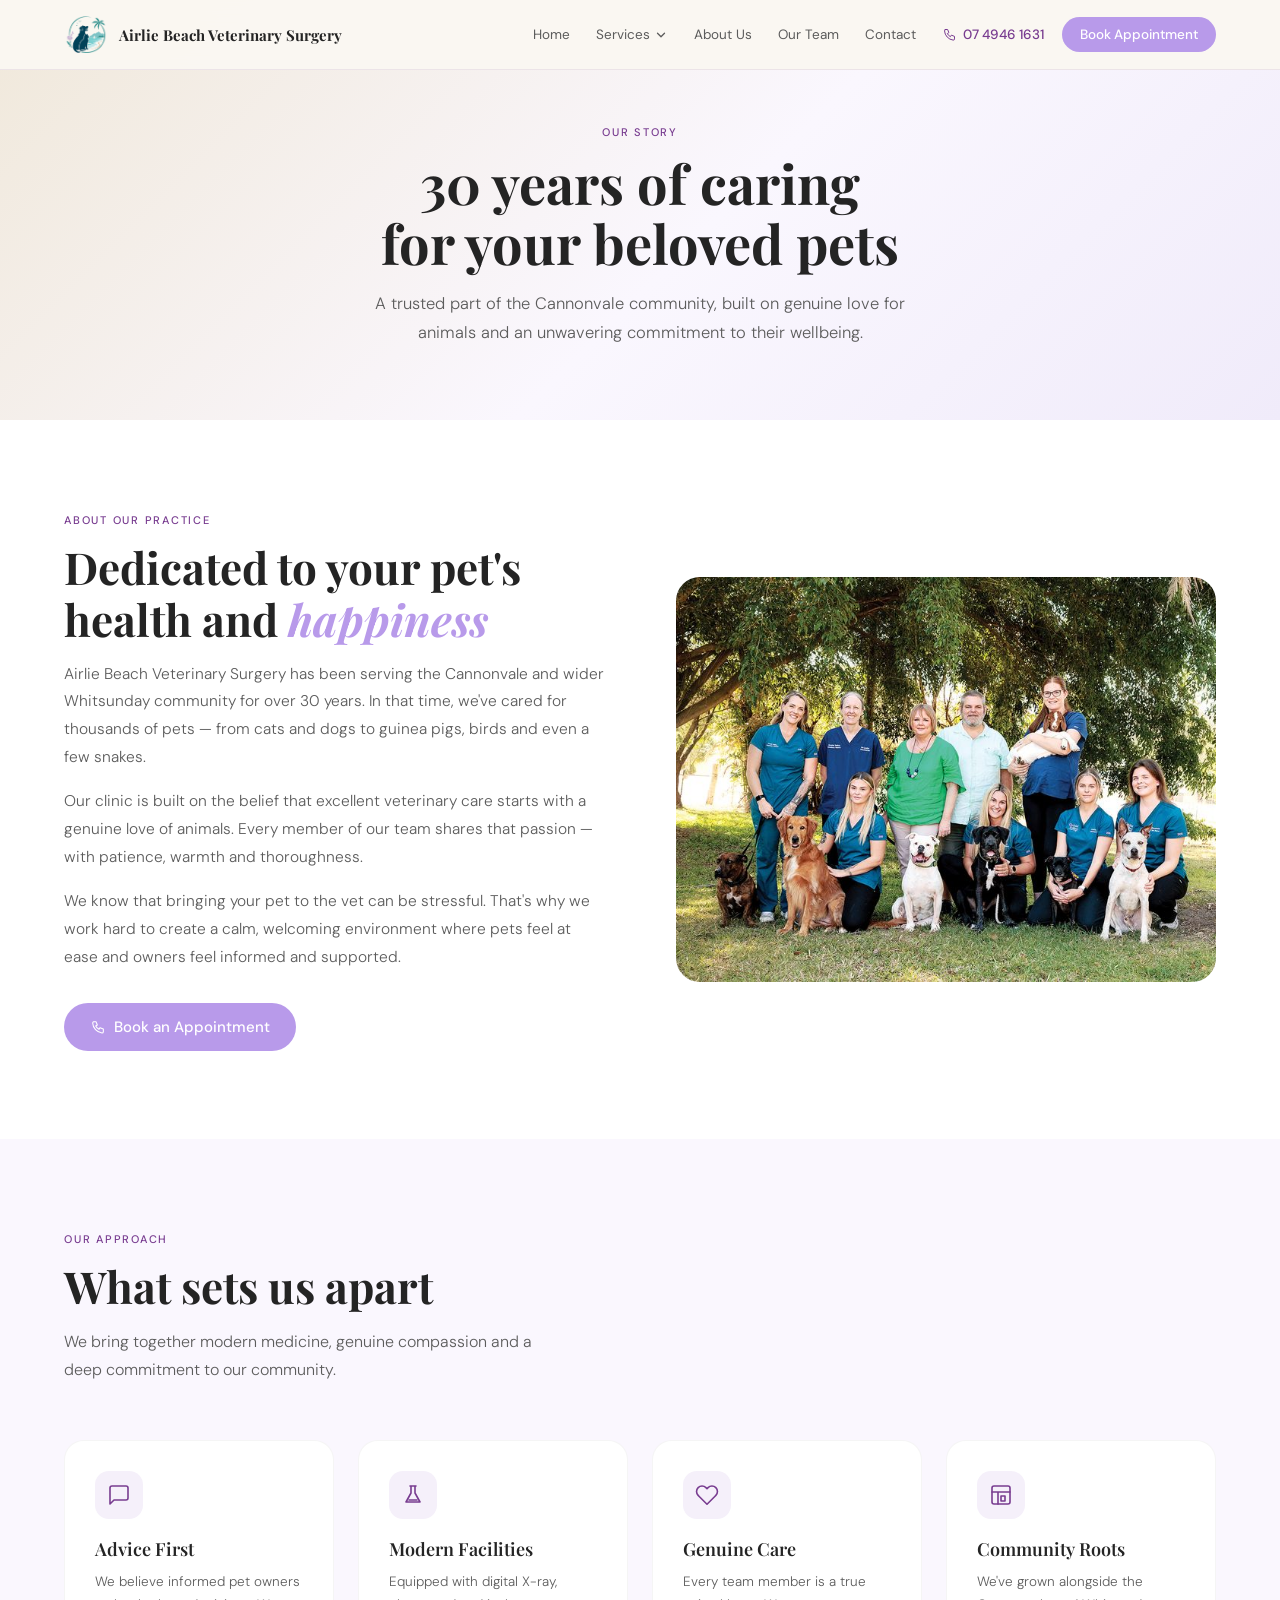
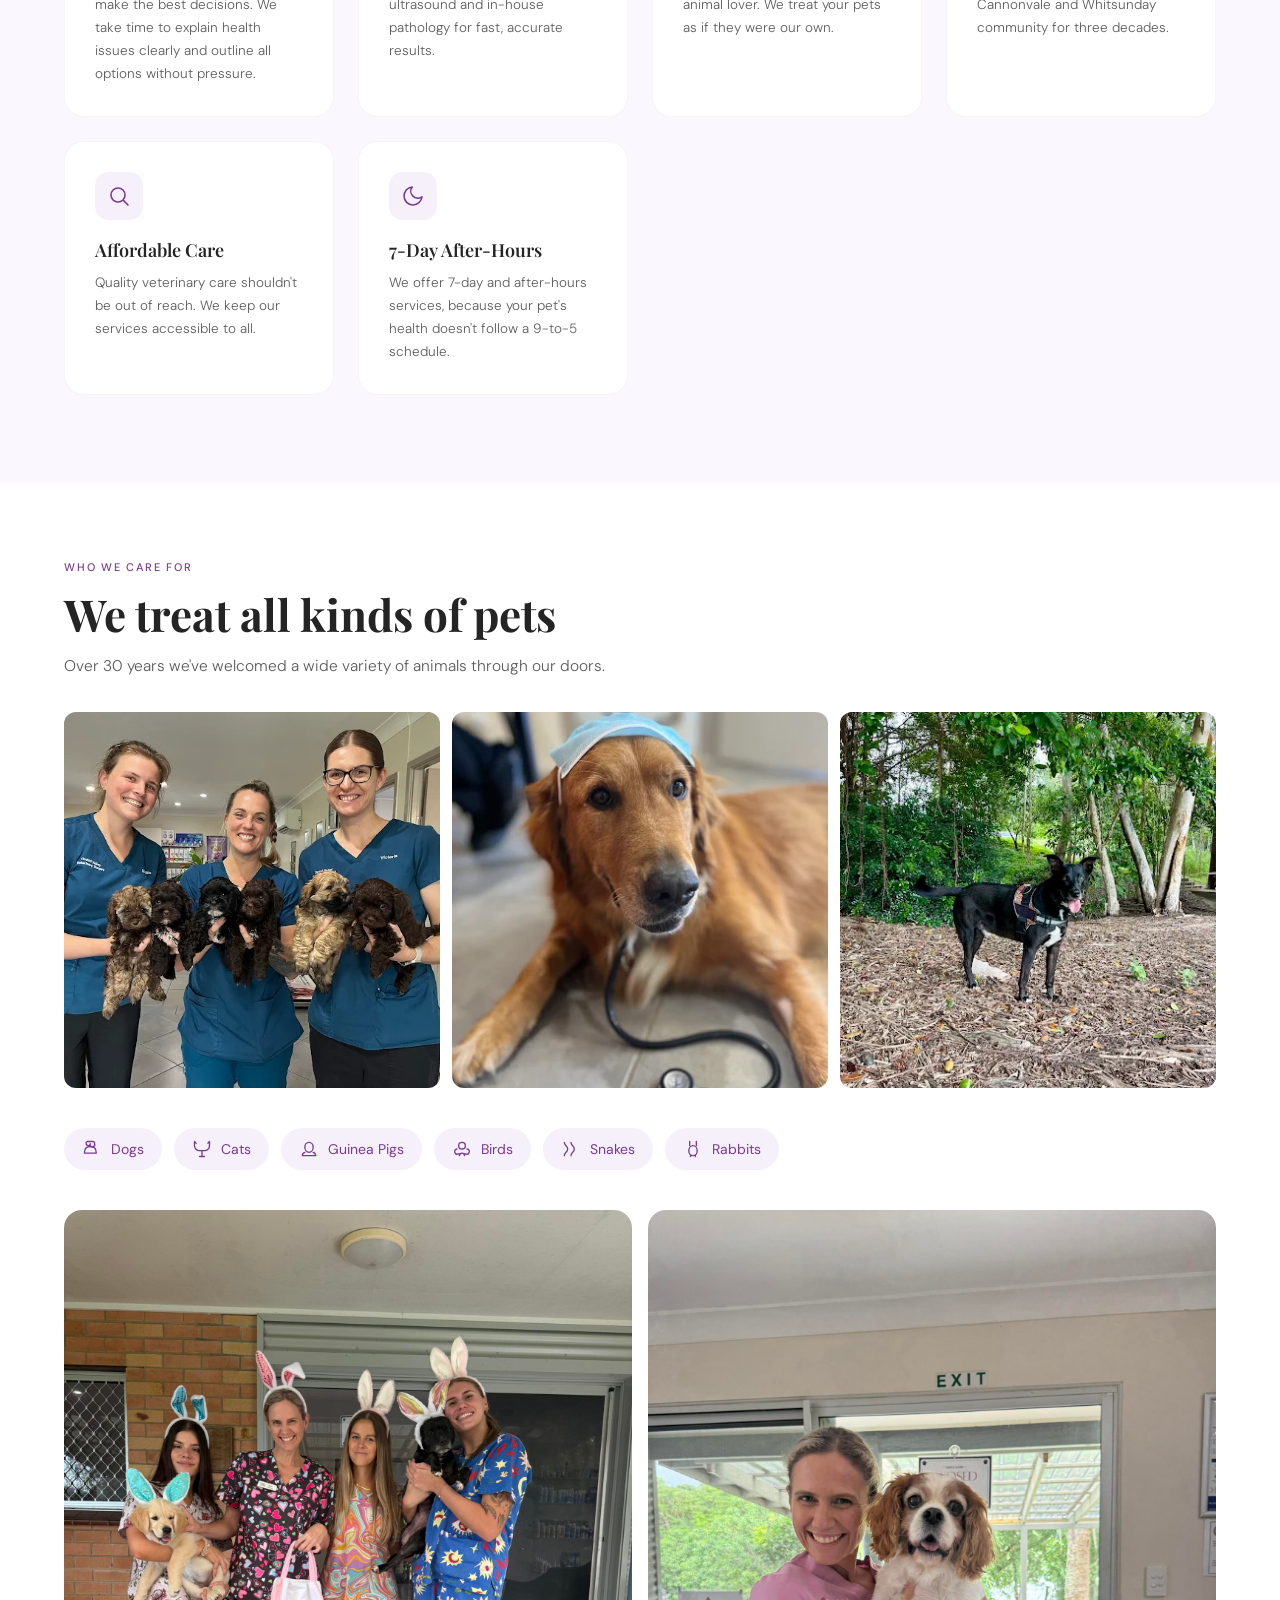
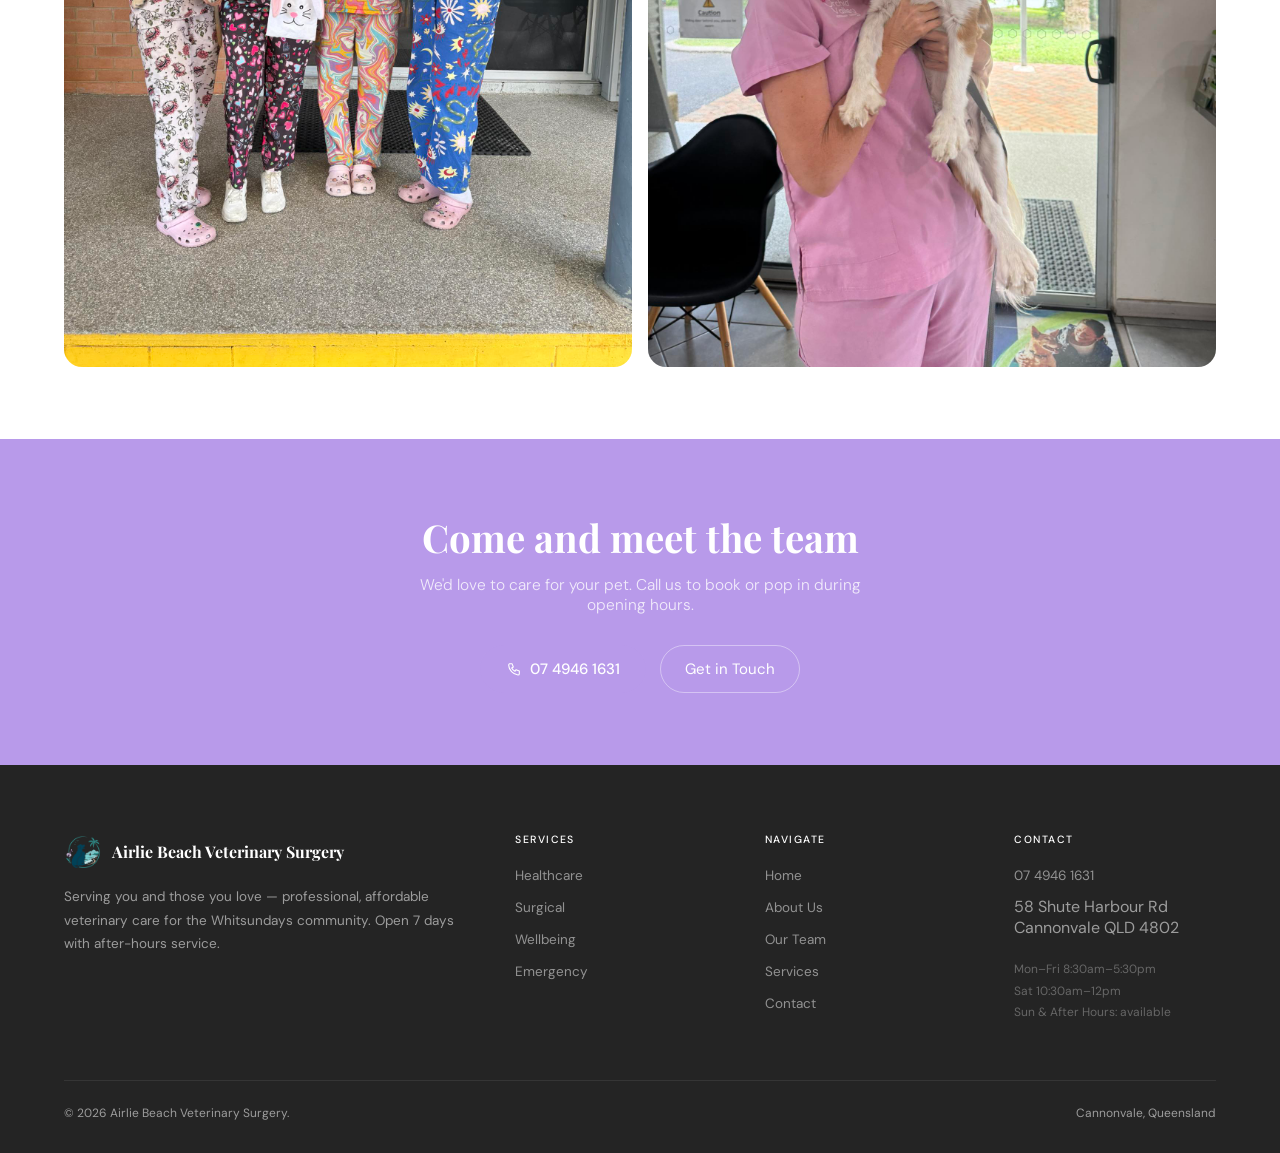
==== commit eded7457: "Add files via upload" ====
--- a/about/index.html
+++ b/about/index.html
@@ -187,7 +187,7 @@
         <img src="../images/logo-icon.png" alt="Airlie Beach Veterinary Surgery" style="width:38px;height:38px;object-fit:contain">
         <span class="fbrand">Airlie Beach Veterinary Surgery</span>
       </div>
-      <p class="fdesc">Modern, professional and affordable health care for your pets. Serving Cannonvale and the Whitsundays for over 30 years. Open 7 days with after-hours service.</p>
+      <p class="fdesc">Serving you and those you love — professional, affordable veterinary care for the Whitsundays community. Open 7 days with after-hours service.</p>
     </div>
     <div><div class="fhd">Services</div><ul class="flinks"><li><a href="../services/#healthcare">Healthcare</a></li><li><a href="../services/#surgical">Surgical</a></li><li><a href="../services/#wellbeing">Wellbeing</a></li><li><a href="../services/#surgical">Emergency</a></li></ul></div>
     <div><div class="fhd">Navigate</div><ul class="flinks"><li><a href="../">Home</a></li><li><a href="../about/">About Us</a></li><li><a href="../team/">Our Team</a></li><li><a href="../services/">Services</a></li><li><a href="../contact/">Contact</a></li></ul></div>
--- a/css/global.css
+++ b/css/global.css
@@ -1,18 +1,18 @@
 :root {
-  --sage:    #2a8a8a;
-  --sagl:    #5ab5b5;
-  --sagp:    #e8f5f5;
-  --crm:     #faf7f2;
-  --ww:      #fff9f4;
-  --bark:    #6c3c84;
+  --sage:    #b89aea;   /* primary lilac — buttons, nav CTA, active */
+  --sagl:    #9b6edc;   /* hover / deeper lilac */
+  --sagp:    #f0ebfa;   /* pale lilac tint — card bg, icon bg */
+  --crm:     #faf7fe;   /* page background — very slight purple warmth */
+  --ww:      #fdf9ff;   /* section background */
+  --bark:    #6c3c84;   /* stat badge, deep orchid */
   --ch:      #242424;
   --mid:     #5c5c5c;
   --lt:      #9a9a9a;
   --sand:    #f0e8da;
-  --ah:      #0a3d4f;
-  --lilacd:  #783c90;
-  --lilacp:  #f5f0fa;
-  --orchid:  #c0b4cc;
+  --ah:      #2c1f4a;   /* after-hours band — deep purple-navy */
+  --lilacd:  #783c90;   /* deep accent — section labels, role text, tags */
+  --lilacp:  #f5f0fa;   /* pale accent — icon bg, chip bg */
+  --orchid:  #c0b4cc;   /* soft mid lilac */
 }
 
 *, *::before, *::after { margin: 0; padding: 0; box-sizing: border-box; }
@@ -22,7 +22,7 @@
 .icon svg { width: 100%; height: 100%; }
 
 /* ── NAV ── */
-nav.main { position: fixed; top: 0; left: 0; right: 0; z-index: 500; background: rgba(250,247,242,.97); backdrop-filter: blur(16px); -webkit-backdrop-filter: blur(16px); border-bottom: 1px solid rgba(42,138,138,.1); height: 70px; display: flex; align-items: center; padding: 0 5%; justify-content: space-between; }
+nav.main { position: fixed; top: 0; left: 0; right: 0; z-index: 500; background: rgba(250,247,242,.97); backdrop-filter: blur(16px); -webkit-backdrop-filter: blur(16px); border-bottom: 1px solid rgba(120,60,144,.1); height: 70px; display: flex; align-items: center; padding: 0 5%; justify-content: space-between; }
 .nbrand { display: flex; align-items: center; gap: 11px; text-decoration: none; flex-shrink: 0; }
 .nbname { font-family: 'Playfair Display', serif; font-size: 15px; font-weight: 700; color: var(--ch); display: block; line-height: 1.2; }
 .nbsub  { font-size: 10px; font-weight: 300; color: var(--lt); letter-spacing: .14em; text-transform: uppercase; display: block; }
@@ -33,7 +33,7 @@
 .nlink:hover { color: var(--sage); background: var(--sagp); }
 .chev   { width: 14px; height: 14px; transition: transform .2s; flex-shrink: 0; }
 .ndrop  { position: relative; }
-.ndmenu { position: absolute; top: calc(100% + 10px); left: 0; background: #fff; border: 1px solid rgba(42,138,138,.12); border-radius: 14px; box-shadow: 0 10px 40px rgba(0,0,0,.1); padding: 8px; min-width: 230px; opacity: 0; visibility: hidden; transform: translateY(-6px); transition: opacity .2s, transform .2s, visibility .2s; z-index: 600; pointer-events: none; }
+.ndmenu { position: absolute; top: calc(100% + 10px); left: 0; background: #fff; border: 1px solid rgba(120,60,144,.12); border-radius: 14px; box-shadow: 0 10px 40px rgba(0,0,0,.1); padding: 8px; min-width: 230px; opacity: 0; visibility: hidden; transform: translateY(-6px); transition: opacity .2s, transform .2s, visibility .2s; z-index: 600; pointer-events: none; }
 .ndrop:hover .ndmenu, .ndrop:focus-within .ndmenu { opacity: 1; visibility: visible; transform: translateY(0); pointer-events: auto; }
 .ndrop:hover .chev { transform: rotate(180deg); }
 .ddsec  { padding: 4px 0; }
@@ -86,7 +86,7 @@
 .stitle em { font-style: italic; color: var(--sage); }
 .ssub   { font-size: 16px; font-weight: 300; line-height: 1.75; color: var(--mid); max-width: 500px; }
 .btnp   { display: inline-flex; align-items: center; gap: 8px; background: var(--sage); color: #fff; font-family: 'DM Sans', sans-serif; font-size: 15px; font-weight: 500; padding: 14px 26px; border-radius: 100px; text-decoration: none; transition: background .2s, transform .2s, box-shadow .2s; border: none; cursor: pointer; }
-.btnp:hover { background: var(--sagl); transform: translateY(-2px); box-shadow: 0 8px 24px rgba(42,138,138,.28); }
+.btnp:hover { background: var(--sagl); transform: translateY(-2px); box-shadow: 0 8px 24px rgba(120,60,144,.28); }
 .btnp .icon { width: 16px; height: 16px; }
 .btno   { display: inline-flex; align-items: center; gap: 8px; background: transparent; color: var(--ch); font-family: 'DM Sans', sans-serif; font-size: 15px; font-weight: 400; padding: 14px 26px; border-radius: 100px; text-decoration: none; border: 1.5px solid rgba(36,36,36,.18); transition: border-color .2s, color .2s; }
 .btno:hover { border-color: var(--sage); color: var(--sage); }
@@ -202,7 +202,7 @@
 .strip  { background: var(--ch); padding: 18px 5%; display: flex; align-items: center; justify-content: center; flex-wrap: wrap; }
 .sitem  { display: flex; align-items: center; gap: 8px; color: rgba(255,255,255,.62); font-size: 13px; font-weight: 300; padding: 7px 18px; border-right: 1px solid rgba(255,255,255,.07); }
 .sitem:last-child { border-right: none; }
-.sitem .icon { width: 15px; height: 15px; color: #5ab5b5; }
+.sitem .icon { width: 15px; height: 15px; color: #b89aea; }
 .ahban  { background: var(--ah); padding: 20px 5%; display: flex; align-items: center; justify-content: space-between; gap: 20px; flex-wrap: wrap; }
 .ahbl   { display: flex; align-items: center; gap: 14px; }
 .ahico  { width: 44px; height: 44px; min-width: 44px; background: rgba(255,255,255,.12); border-radius: 12px; display: flex; align-items: center; justify-content: center; color: #fff; }
@@ -239,7 +239,7 @@
 .panel  { display: none; }
 .panel.on { display: grid; }
 .sc     { background: #fff; border-radius: 18px; padding: 26px; border: 1px solid rgba(0,0,0,.045); transition: transform .22s, box-shadow .22s, border-color .22s; text-decoration: none; color: inherit; display: block; }
-.sc:hover { transform: translateY(-4px); box-shadow: 0 14px 44px rgba(0,0,0,.08); border-color: rgba(42,138,138,.22); }
+.sc:hover { transform: translateY(-4px); box-shadow: 0 14px 44px rgba(0,0,0,.08); border-color: rgba(120,60,144,.22); }
 .scico  { width: 44px; height: 44px; background: var(--lilacp); border-radius: 12px; display: flex; align-items: center; justify-content: center; color: var(--lilacd); margin-bottom: 16px; transition: background .2s; }
 .sc:hover .scico { background: var(--sage); color: #fff; }
 .scico .icon { width: 22px; height: 22px; }
@@ -277,7 +277,7 @@
 .sico .icon { width: 28px; height: 28px; }
 .sgrid2 { display: grid; grid-template-columns: repeat(auto-fill,minmax(260px,1fr)); gap: 20px; }
 .sc2    { background: #fff; border-radius: 18px; padding: 28px; border: 1px solid rgba(0,0,0,.045); transition: transform .22s, box-shadow .22s, border-color .22s; }
-.sc2:hover { transform: translateY(-4px); box-shadow: 0 14px 44px rgba(0,0,0,.08); border-color: rgba(42,138,138,.22); }
+.sc2:hover { transform: translateY(-4px); box-shadow: 0 14px 44px rgba(0,0,0,.08); border-color: rgba(120,60,144,.22); }
 .svcblock:nth-child(even) .sc2 { background: #fff; }
 .sc2ico { width: 46px; height: 46px; background: var(--lilacp); border-radius: 12px; display: flex; align-items: center; justify-content: center; color: var(--lilacd); margin-bottom: 16px; transition: background .2s; }
 .sc2:hover .sc2ico { background: var(--sage); color: #fff; }
@@ -329,13 +329,13 @@
 .sec-label  { font-size: 10px; font-weight: 500; letter-spacing: .18em; text-transform: uppercase; color: var(--lilacd); margin-bottom: 8px; display: block; }
 .sec-title  { font-family: 'Playfair Display', serif; font-size: clamp(24px,2.8vw,36px); font-weight: 700; color: var(--ch); margin-bottom: 8px; line-height: 1.2; }
 .sec-title em { font-style: italic; color: var(--sage); }
-.sec-div    { width: 48px; height: 3px; background: linear-gradient(90deg,var(--sage),var(--lilacd)); border-radius: 2px; margin: 12px 0 36px; }
+.sec-div    { width: 48px; height: 3px; background: linear-gradient(90deg,var(--orchid),var(--lilacd)); border-radius: 2px; margin: 12px 0 36px; }
 .team-grid  { display: grid; gap: 24px; }
 .team-grid.vets   { grid-template-columns: repeat(4,1fr); }
 .team-grid.nurses { grid-template-columns: repeat(3,1fr); }
 .tc { background: var(--crm); border-radius: 20px; overflow: hidden; border: 1px solid rgba(0,0,0,.05); transition: transform .22s, box-shadow .22s, border-color .22s; }
 .team-sec:nth-child(even) .tc { background: #fff; }
-.tc:hover { transform: translateY(-5px); box-shadow: 0 16px 48px rgba(0,0,0,.09); border-color: rgba(42,138,138,.2); }
+.tc:hover { transform: translateY(-5px); box-shadow: 0 16px 48px rgba(0,0,0,.09); border-color: rgba(120,60,144,.2); }
 .tc-photo { height: 300px; position: relative; overflow: hidden; background: var(--sagp); }
 .tc-photo img { width: 100%; height: 100%; object-fit: cover; object-position: center 15%; transition: transform .4s; }
 .tc:hover .tc-photo img { transform: scale(1.04); }
@@ -346,7 +346,7 @@
 .tc-badge { position: absolute; bottom: 12px; left: 12px; font-size: 10.5px; font-weight: 500; letter-spacing: .06em; padding: 5px 12px; border-radius: 100px; backdrop-filter: blur(8px); }
 .tc-badge.vet     { background: rgba(10,61,79,.82);   color: #fff; }
 .tc-badge.nurse   { background: rgba(120,60,144,.82); color: #fff; }
-.tc-badge.locum   { background: rgba(42,138,138,.82); color: #fff; }
+.tc-badge.locum   { background: rgba(120,60,144,.82); color: #fff; }
 .tc-badge.manager { background: rgba(107,79,58,.82);  color: #fff; }
 .tc-body  { padding: 20px 22px 24px; }
 .tc-name  { font-family: 'Playfair Display', serif; font-size: 20px; font-weight: 700; color: var(--ch); margin-bottom: 3px; }
@@ -364,7 +364,7 @@
 /* ── LOCATION PAGES ── */
 .loc-phdr { padding: 130px 5% 72px; position: relative; overflow: hidden; text-align: center; }
 .loc-phdr-img { position: absolute; inset: 0; width: 100%; height: 100%; object-fit: cover; }
-.loc-phdr-overlay { position: absolute; inset: 0; background: linear-gradient(135deg,rgba(10,61,79,.82) 0%,rgba(42,138,138,.6) 100%); }
+.loc-phdr-overlay { position: absolute; inset: 0; background: linear-gradient(135deg,rgba(10,61,79,.82) 0%,rgba(120,60,144,.6) 100%); }
 .loc-phdr-content { position: relative; z-index: 2; }
 .loc-phdr .slbl { color: rgba(255,255,255,.6); }
 .loc-phdr h1 { font-family: 'Playfair Display', serif; font-size: clamp(30px,4.5vw,52px); font-weight: 700; line-height: 1.12; color: #fff; margin-bottom: 14px; }
@@ -384,7 +384,7 @@
 .loc-card p  { font-size: 13px; font-weight: 300; color: var(--mid); line-height: 1.6; }
 .map-sec    { padding: 64px 5%; background: var(--crm); }
 .map-grid   { display: grid; grid-template-columns: 1fr 1fr; gap: 32px; align-items: center; margin-bottom: 0; }
-.map-box    { background: var(--sagp); border-radius: 22px; height: 280px; display: flex; flex-direction: column; align-items: center; justify-content: center; gap: 12px; border: 2px dashed rgba(42,138,138,.2); }
+.map-box    { background: var(--sagp); border-radius: 22px; height: 280px; display: flex; flex-direction: column; align-items: center; justify-content: center; gap: 12px; border: 2px dashed rgba(120,60,144,.2); }
 .map-box .icon { width: 40px; height: 40px; color: var(--sage); }
 .map-box p  { font-size: 14.5px; font-weight: 300; color: var(--mid); }
 .map-box a  { font-size: 13.5px; font-weight: 500; color: var(--sage); text-decoration: none; }
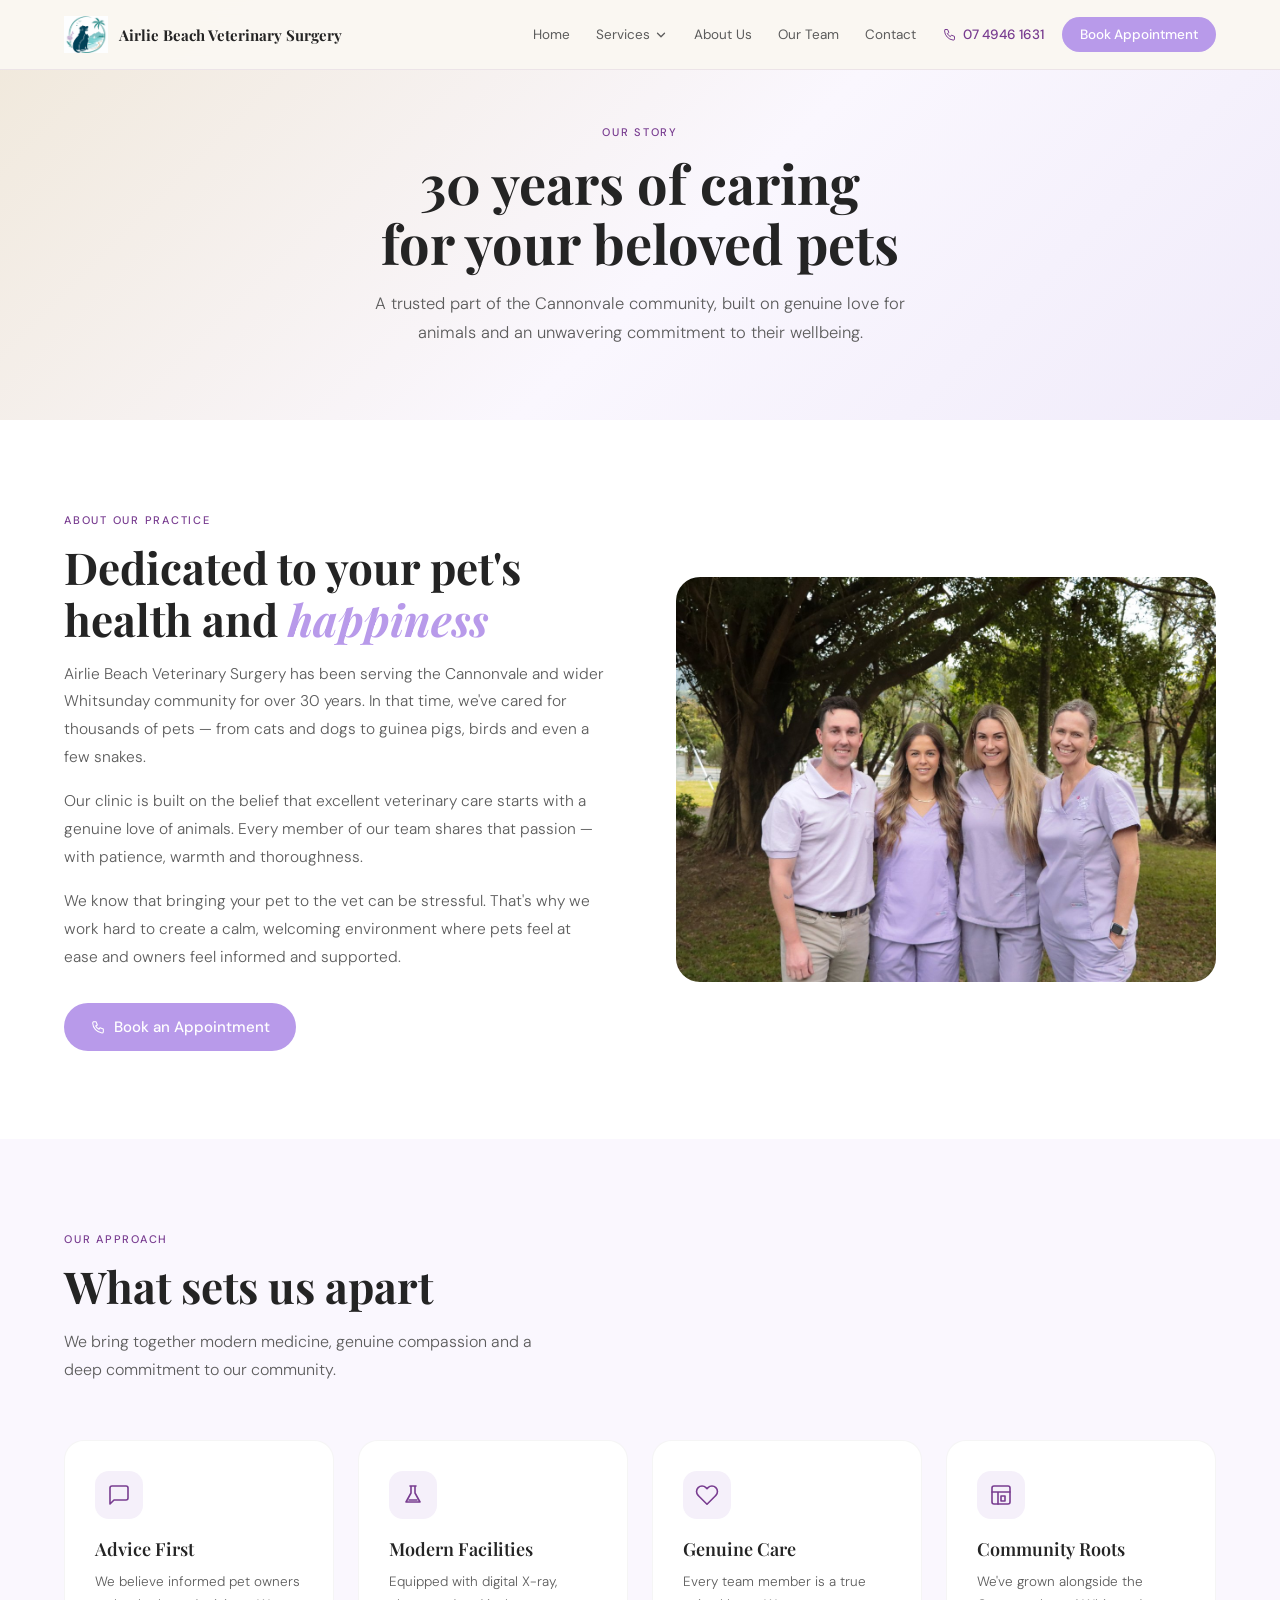
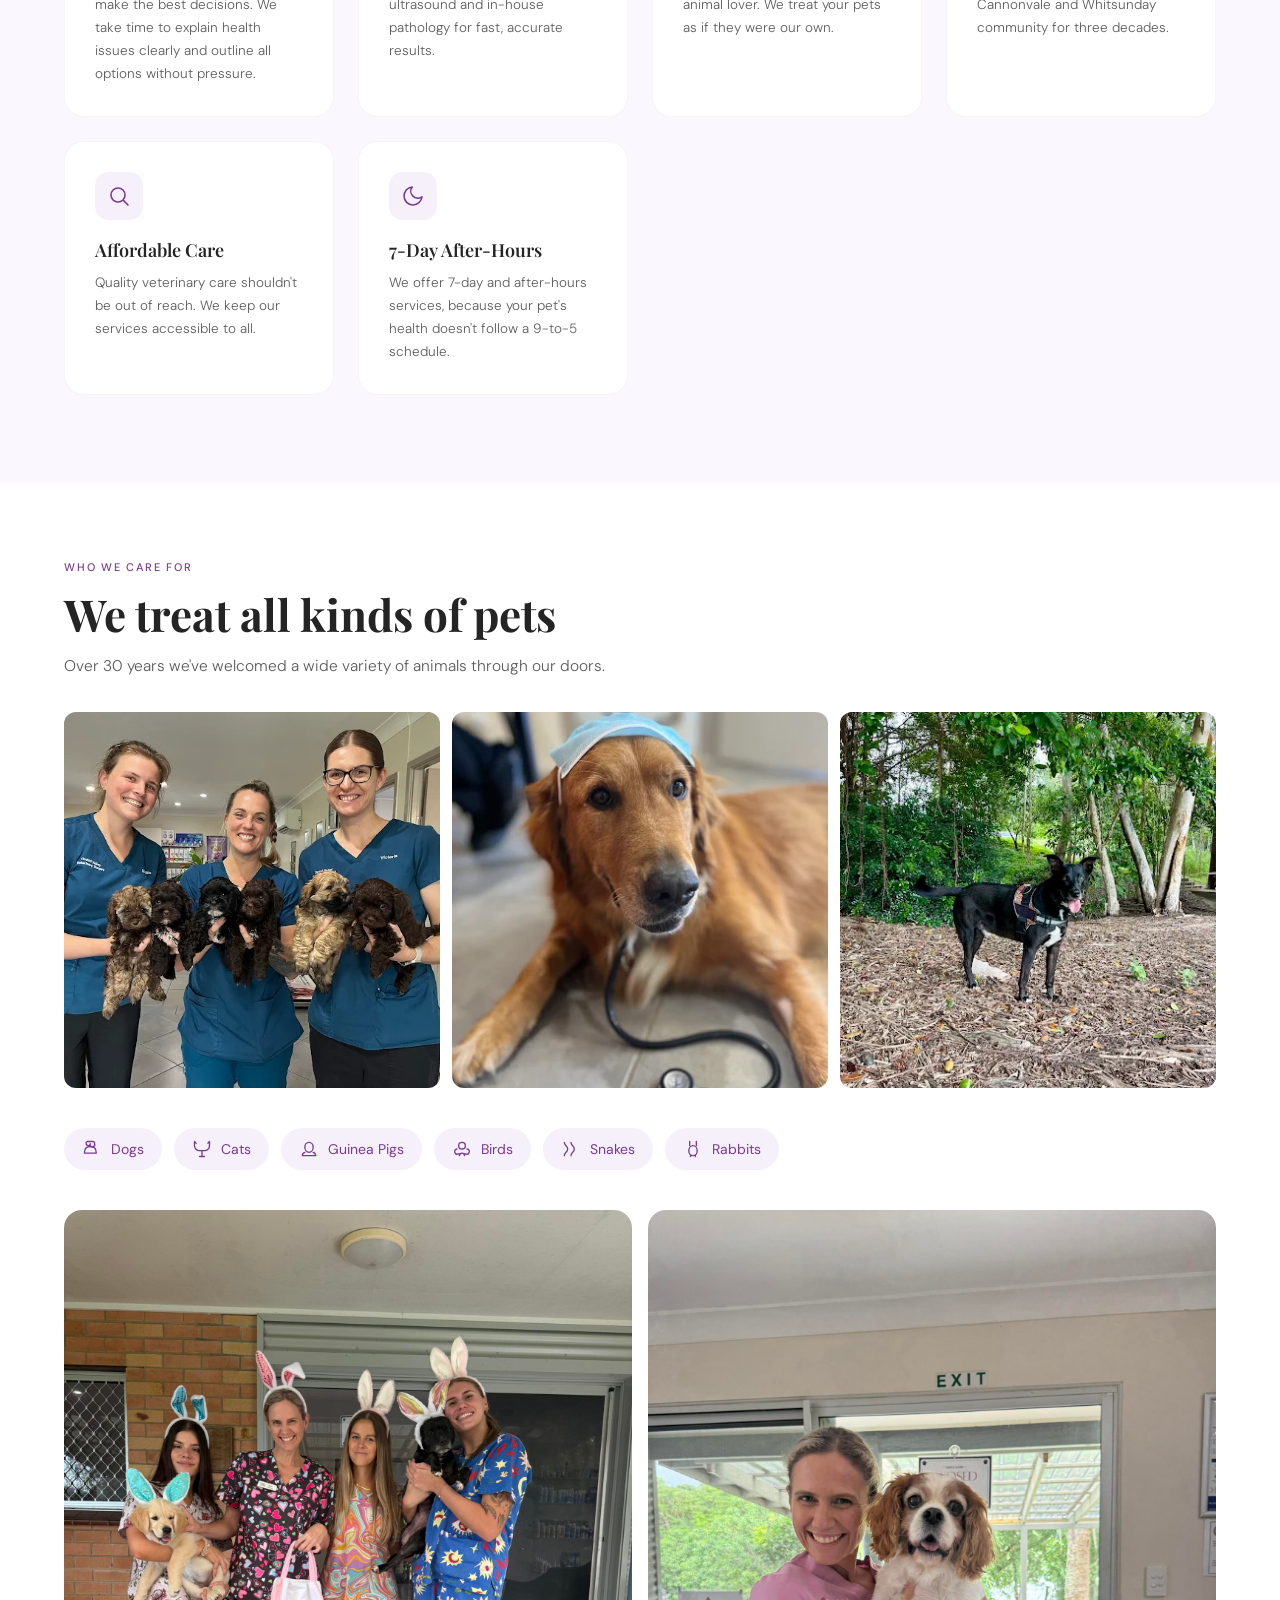
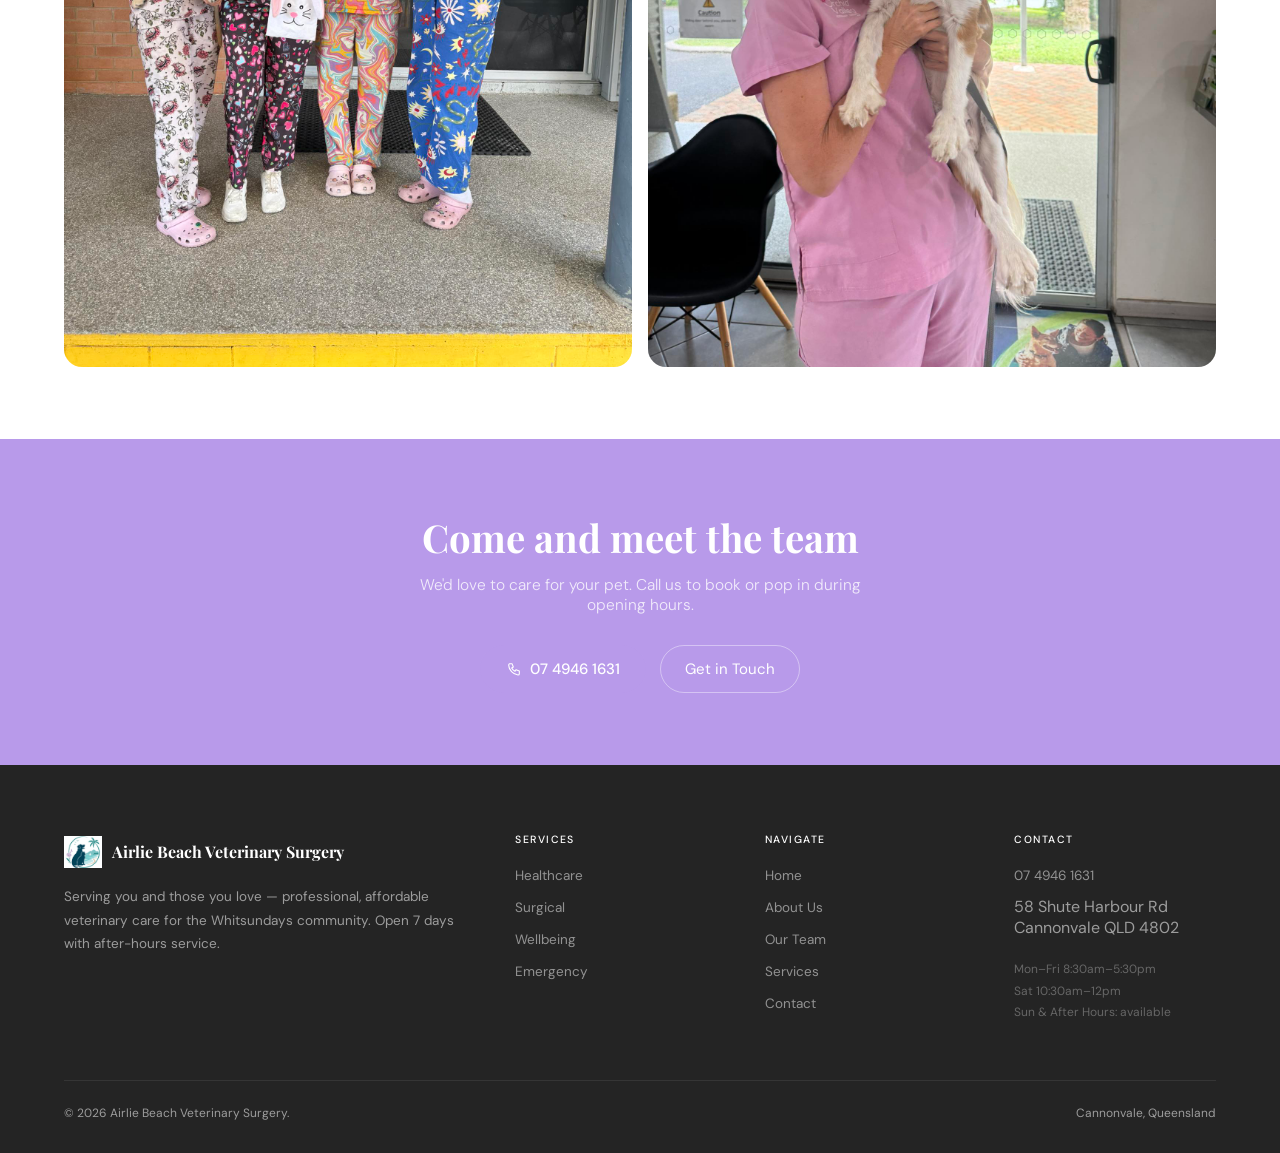
==== commit b7b0056c: "About page: use new about-us.jpg photo" ====
--- a/about/index.html
+++ b/about/index.html
@@ -136,7 +136,7 @@
       <div style="margin-top:32px"><a href="../contact/" class="btnp"><span class="icon" style="width:16px;height:16px"><svg viewBox="0 0 24 24" fill="none" stroke="currentColor" stroke-width="1.6" stroke-linecap="round" stroke-linejoin="round"><path d="M5 4h4l2 5-2.5 1.5a11 11 0 005 5L15 13l5 2v4a2 2 0 01-2 2A16 16 0 014 6a2 2 0 012-2"/></svg></span> Book an Appointment</a></div>
     </div>
     <div>
-      <div class="story-frame"><img src="../images/team-full.jpg" alt="The Airlie Beach Veterinary Surgery team" loading="lazy"></div>
+      <div class="story-frame"><img src="../images/about-us.jpg" alt="The Airlie Beach Veterinary Surgery team" loading="lazy"></div>
     </div>
   </div>
 </section>
--- a/css/global.css
+++ b/css/global.css
@@ -336,7 +336,7 @@
 .tc { background: var(--crm); border-radius: 20px; overflow: hidden; border: 1px solid rgba(0,0,0,.05); transition: transform .22s, box-shadow .22s, border-color .22s; }
 .team-sec:nth-child(even) .tc { background: #fff; }
 .tc:hover { transform: translateY(-5px); box-shadow: 0 16px 48px rgba(0,0,0,.09); border-color: rgba(120,60,144,.2); }
-.tc-photo { height: 300px; position: relative; overflow: hidden; background: var(--sagp); }
+.tc-photo { height: 340px; position: relative; overflow: hidden; background: var(--sagp); }
 .tc-photo img { width: 100%; height: 100%; object-fit: cover; object-position: center 15%; transition: transform .4s; }
 .tc:hover .tc-photo img { transform: scale(1.04); }
 .tc-placeholder { width: 100%; height: 100%; display: flex; flex-direction: column; align-items: center; justify-content: center; gap: 12px; background: linear-gradient(135deg,var(--sagp) 0%,var(--lilacp) 100%); }
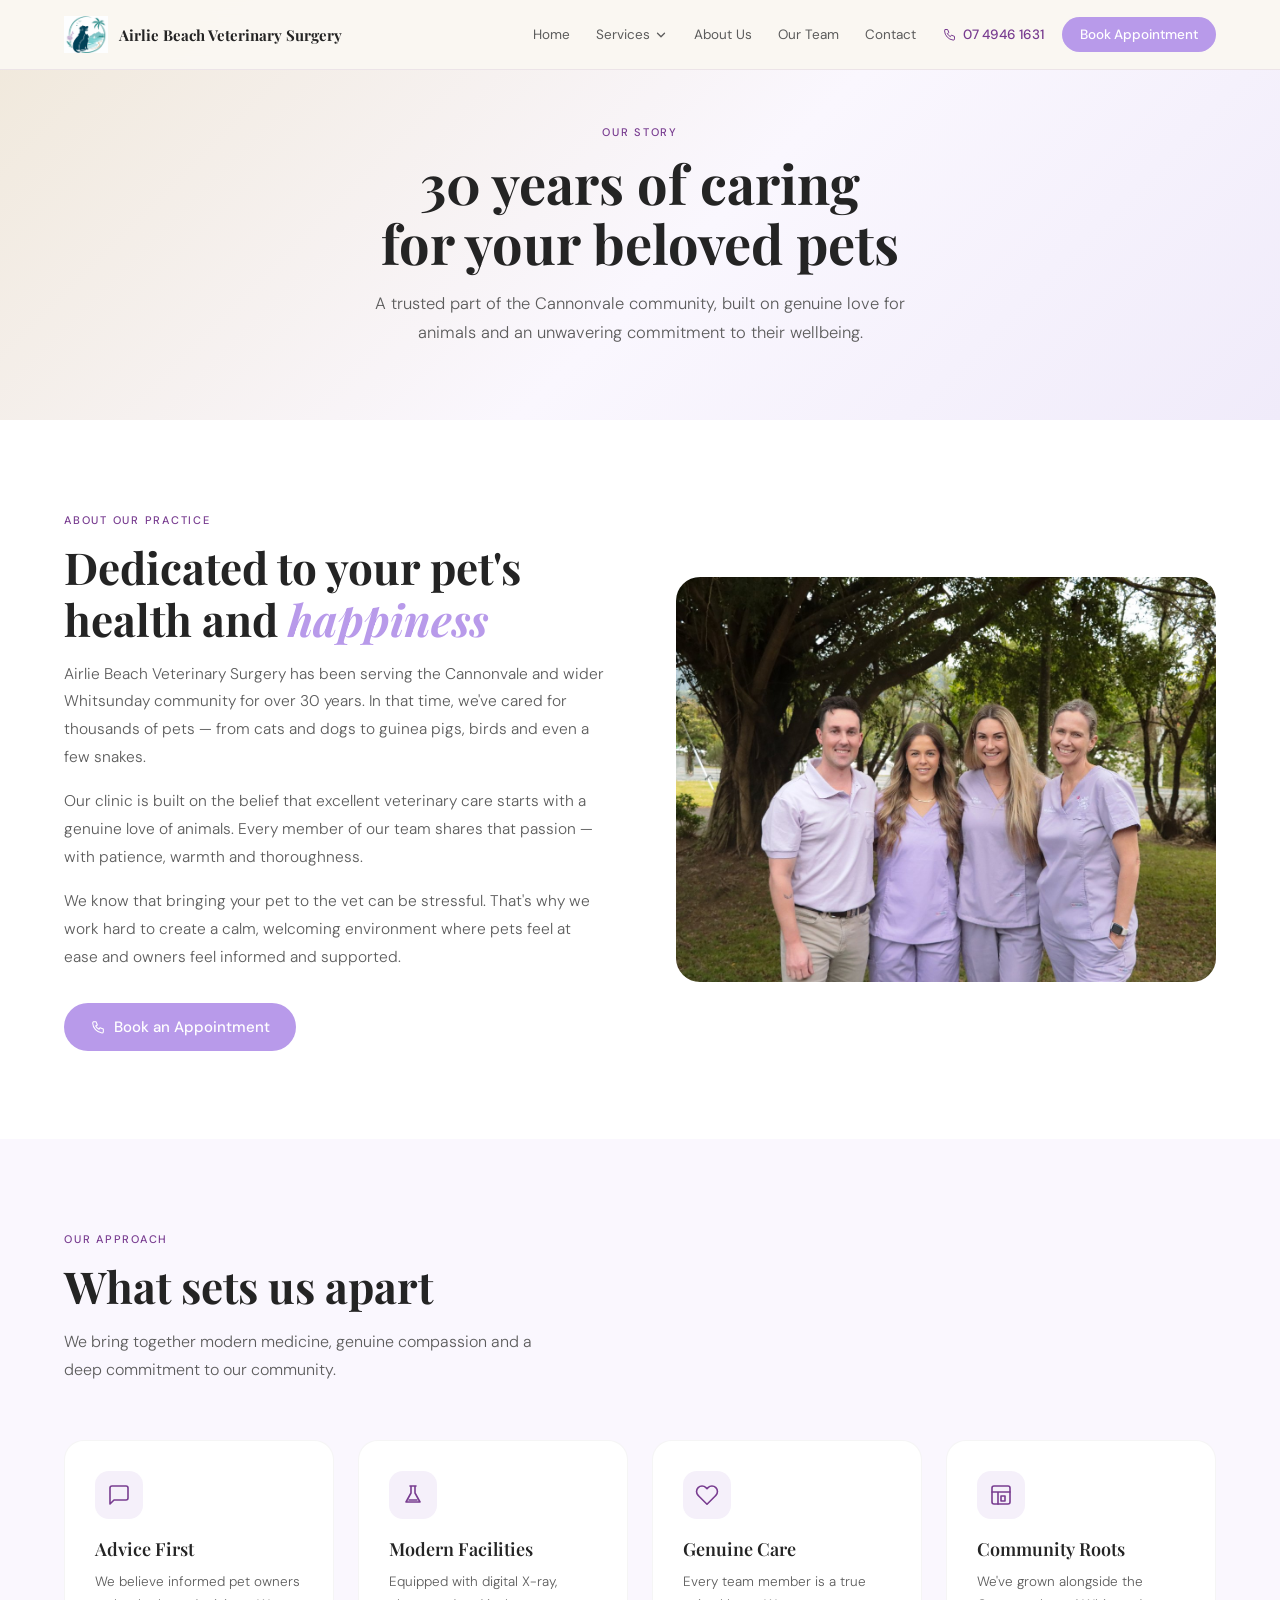
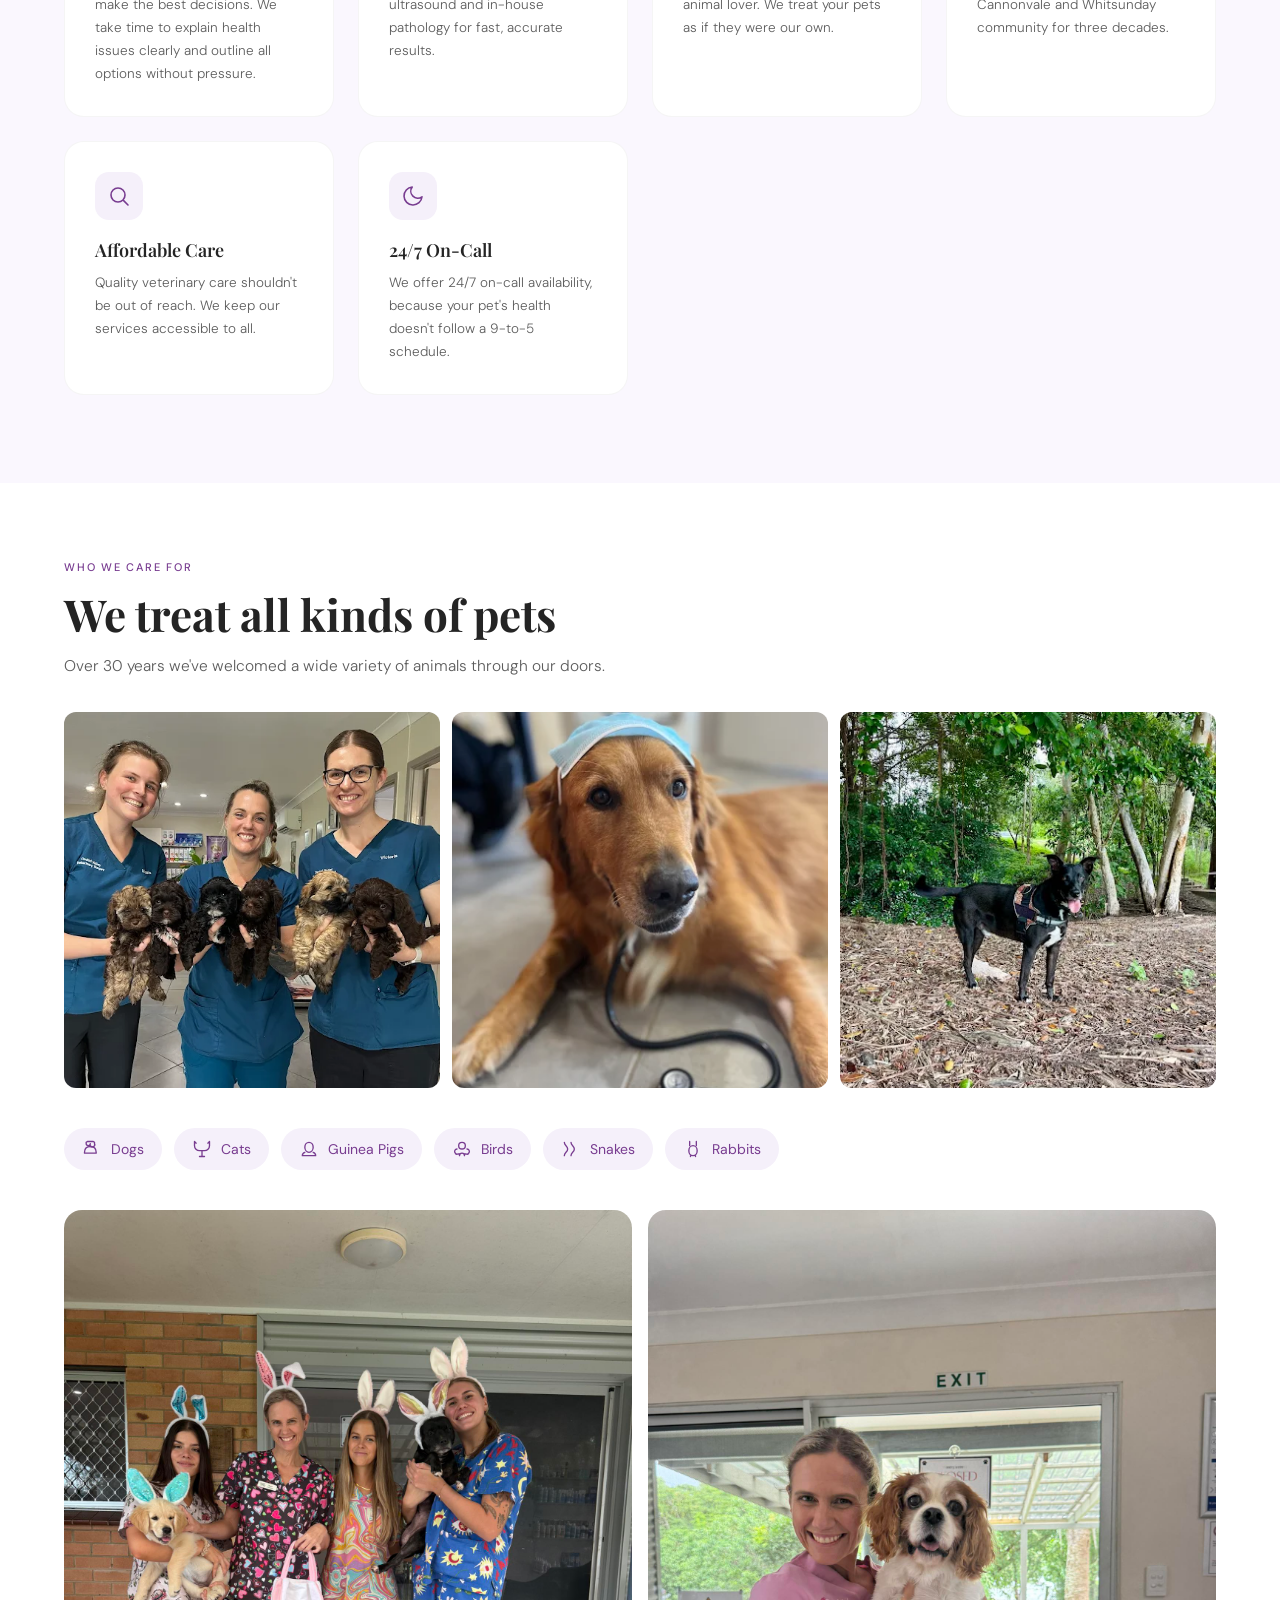
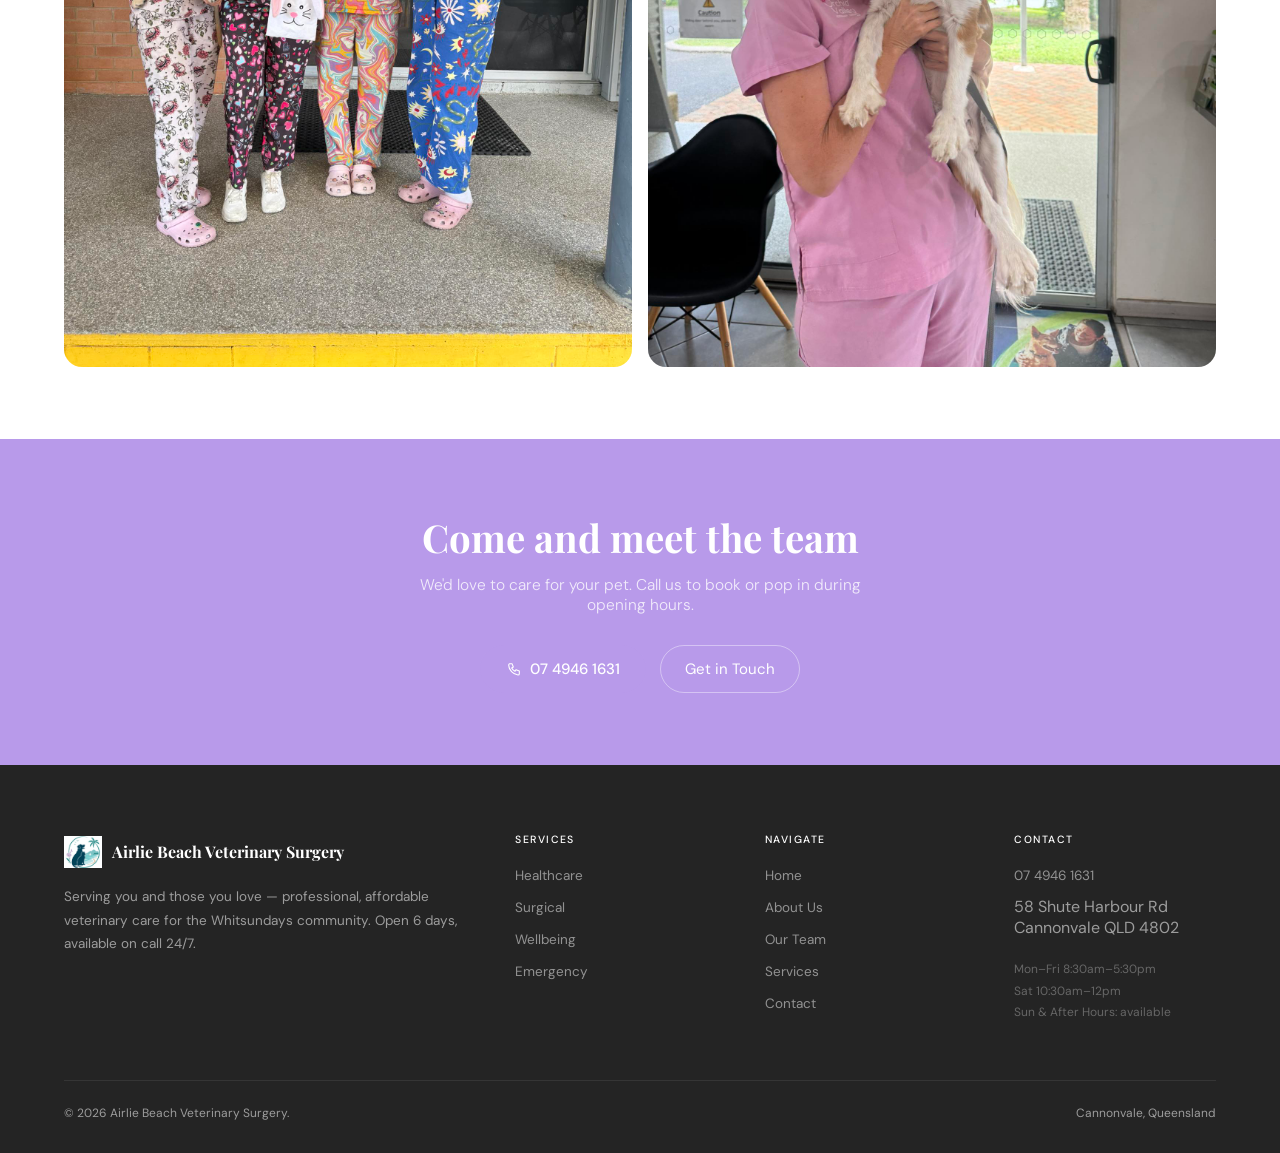
==== commit 290b6a06: "Update hours copy: 6 days open, available on call 24/7" ====
--- a/about/index.html
+++ b/about/index.html
@@ -47,6 +47,10 @@
   ]
 }
   </script>
+  <link rel="icon" type="image/x-icon" href="../favicon.ico">
+  <link rel="icon" type="image/png" sizes="32x32" href="../images/favicon-32.png">
+  <link rel="apple-touch-icon" sizes="180x180" href="../images/favicon-180.png">
+  <meta name="theme-color" content="#b89aea">
 </head>
 <body><nav class="main">
   <a href="../" class="nbrand">
@@ -151,7 +155,7 @@
     <div class="val-card"><div class="val-ico"><span class="icon" style="width:24px;height:24px"><svg viewBox="0 0 24 24" fill="none" stroke="currentColor" stroke-width="1.6" stroke-linecap="round" stroke-linejoin="round"><path d="M20.84 4.61a5.5 5.5 0 00-7.78 0L12 5.67l-1.06-1.06a5.5 5.5 0 00-7.78 7.78l1.06 1.06L12 21.23l7.78-7.78 1.06-1.06a5.5 5.5 0 000-7.78z"/></svg></span></div><h3>Genuine Care</h3><p>Every team member is a true animal lover. We treat your pets as if they were our own.</p></div>
     <div class="val-card"><div class="val-ico"><span class="icon" style="width:24px;height:24px"><svg viewBox="0 0 24 24" fill="none" stroke="currentColor" stroke-width="1.6" stroke-linecap="round" stroke-linejoin="round"><rect x="3" y="3" width="18" height="18" rx="2"/><path d="M3 9h18M9 21V9"/><rect x="12" y="13" width="4" height="5"/></svg></span></div><h3>Community Roots</h3><p>We've grown alongside the Cannonvale and Whitsunday community for three decades.</p></div>
     <div class="val-card"><div class="val-ico"><span class="icon" style="width:24px;height:24px"><svg viewBox="0 0 24 24" fill="none" stroke="currentColor" stroke-width="1.6" stroke-linecap="round" stroke-linejoin="round"><circle cx="11" cy="11" r="7"/><line x1="21" y1="21" x2="16.65" y2="16.65"/></svg></span></div><h3>Affordable Care</h3><p>Quality veterinary care shouldn't be out of reach. We keep our services accessible to all.</p></div>
-    <div class="val-card"><div class="val-ico"><span class="icon" style="width:24px;height:24px"><svg viewBox="0 0 24 24" fill="none" stroke="currentColor" stroke-width="1.6" stroke-linecap="round" stroke-linejoin="round"><path d="M21 12.79A9 9 0 1111.21 3 7 7 0 0021 12.79z"/></svg></span></div><h3>7-Day After-Hours</h3><p>We offer 7-day and after-hours services, because your pet's health doesn't follow a 9-to-5 schedule.</p></div>
+    <div class="val-card"><div class="val-ico"><span class="icon" style="width:24px;height:24px"><svg viewBox="0 0 24 24" fill="none" stroke="currentColor" stroke-width="1.6" stroke-linecap="round" stroke-linejoin="round"><path d="M21 12.79A9 9 0 1111.21 3 7 7 0 0021 12.79z"/></svg></span></div><h3>24/7 On-Call</h3><p>We offer 24/7 on-call availability, because your pet's health doesn't follow a 9-to-5 schedule.</p></div>
   </div>
 </section>
 
@@ -187,7 +191,7 @@
         <img src="../images/logo-icon.png" alt="Airlie Beach Veterinary Surgery" style="width:38px;height:38px;object-fit:contain">
         <span class="fbrand">Airlie Beach Veterinary Surgery</span>
       </div>
-      <p class="fdesc">Serving you and those you love — professional, affordable veterinary care for the Whitsundays community. Open 7 days with after-hours service.</p>
+      <p class="fdesc">Serving you and those you love — professional, affordable veterinary care for the Whitsundays community. Open 6 days, available on call 24/7.</p>
     </div>
     <div><div class="fhd">Services</div><ul class="flinks"><li><a href="../services/#healthcare">Healthcare</a></li><li><a href="../services/#surgical">Surgical</a></li><li><a href="../services/#wellbeing">Wellbeing</a></li><li><a href="../services/#surgical">Emergency</a></li></ul></div>
     <div><div class="fhd">Navigate</div><ul class="flinks"><li><a href="../">Home</a></li><li><a href="../about/">About Us</a></li><li><a href="../team/">Our Team</a></li><li><a href="../services/">Services</a></li><li><a href="../contact/">Contact</a></li></ul></div>
--- a/css/global.css
+++ b/css/global.css
@@ -332,7 +332,7 @@
 .sec-div    { width: 48px; height: 3px; background: linear-gradient(90deg,var(--orchid),var(--lilacd)); border-radius: 2px; margin: 12px 0 36px; }
 .team-grid  { display: grid; gap: 24px; }
 .team-grid.vets   { grid-template-columns: repeat(4,1fr); }
-.team-grid.nurses { grid-template-columns: repeat(3,1fr); }
+.team-grid.nurses { grid-template-columns: repeat(4,1fr); }
 .tc { background: var(--crm); border-radius: 20px; overflow: hidden; border: 1px solid rgba(0,0,0,.05); transition: transform .22s, box-shadow .22s, border-color .22s; }
 .team-sec:nth-child(even) .tc { background: #fff; }
 .tc:hover { transform: translateY(-5px); box-shadow: 0 16px 48px rgba(0,0,0,.09); border-color: rgba(120,60,144,.2); }
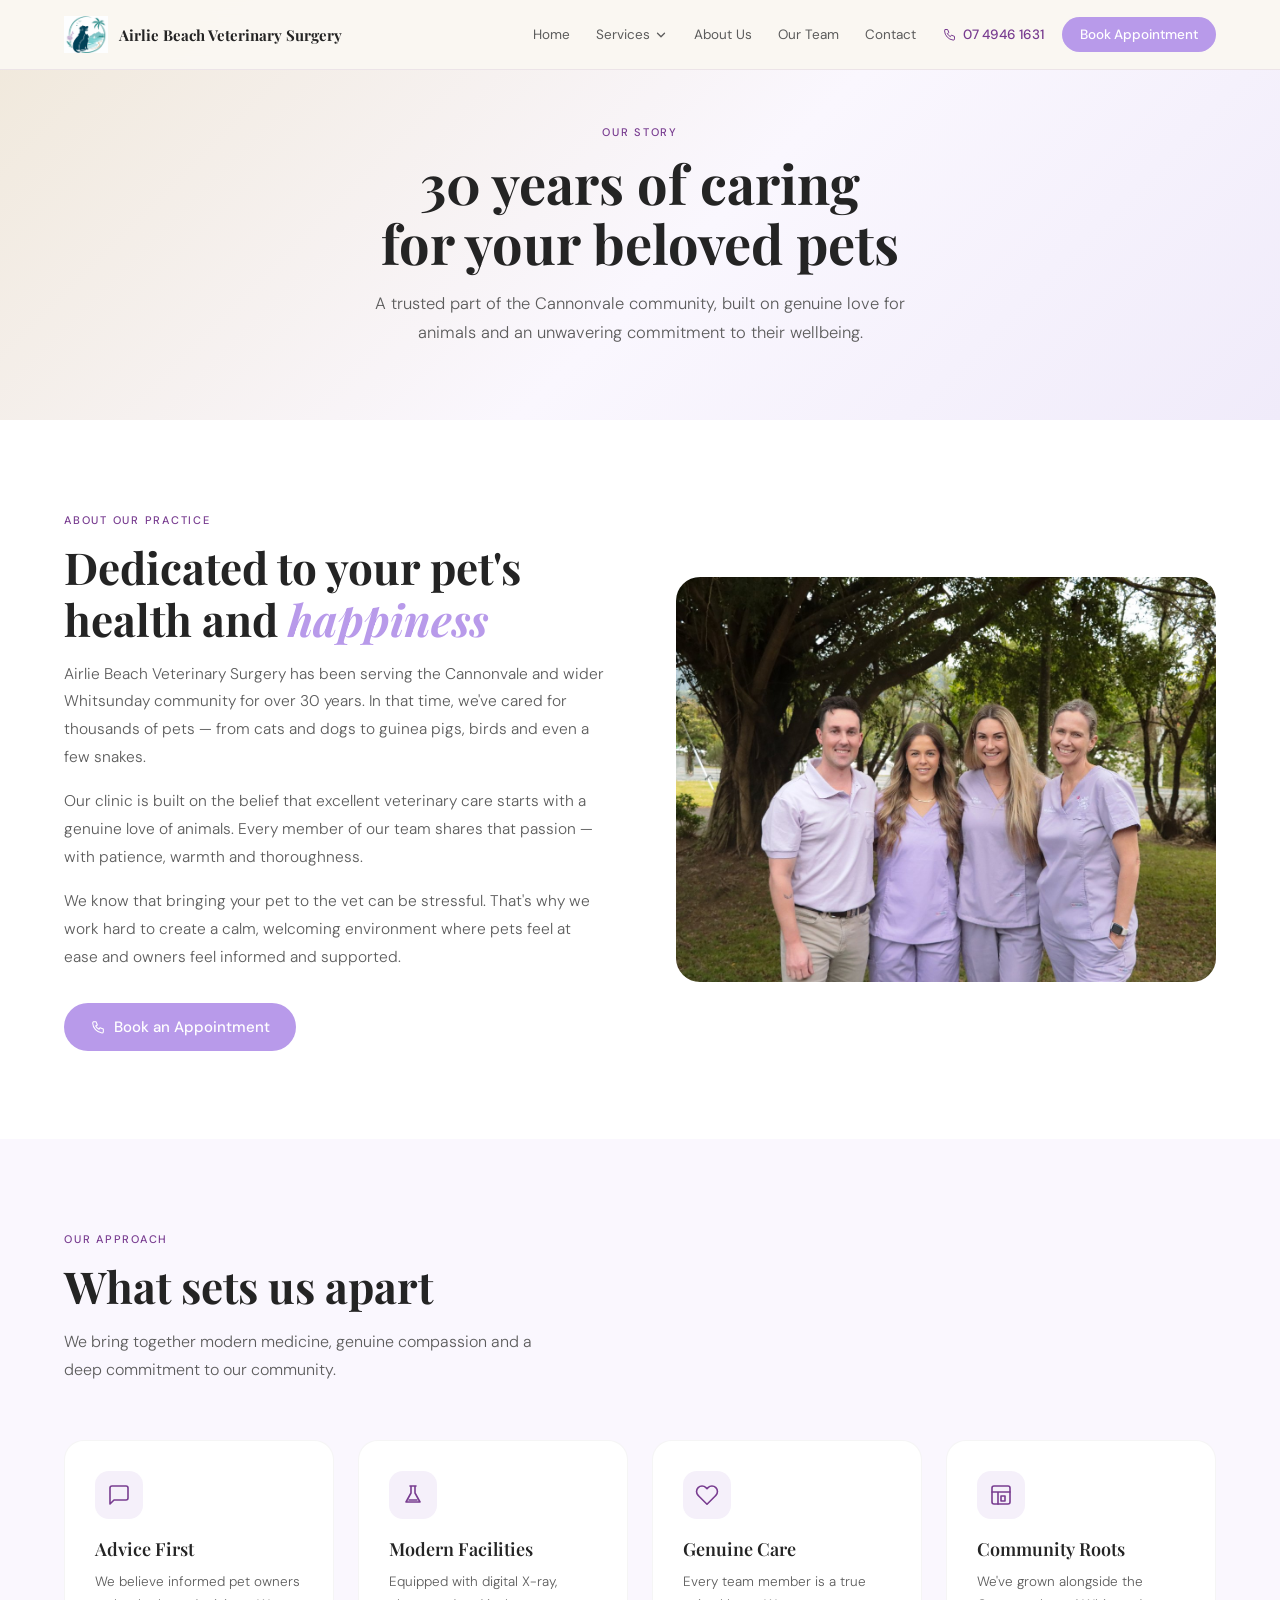
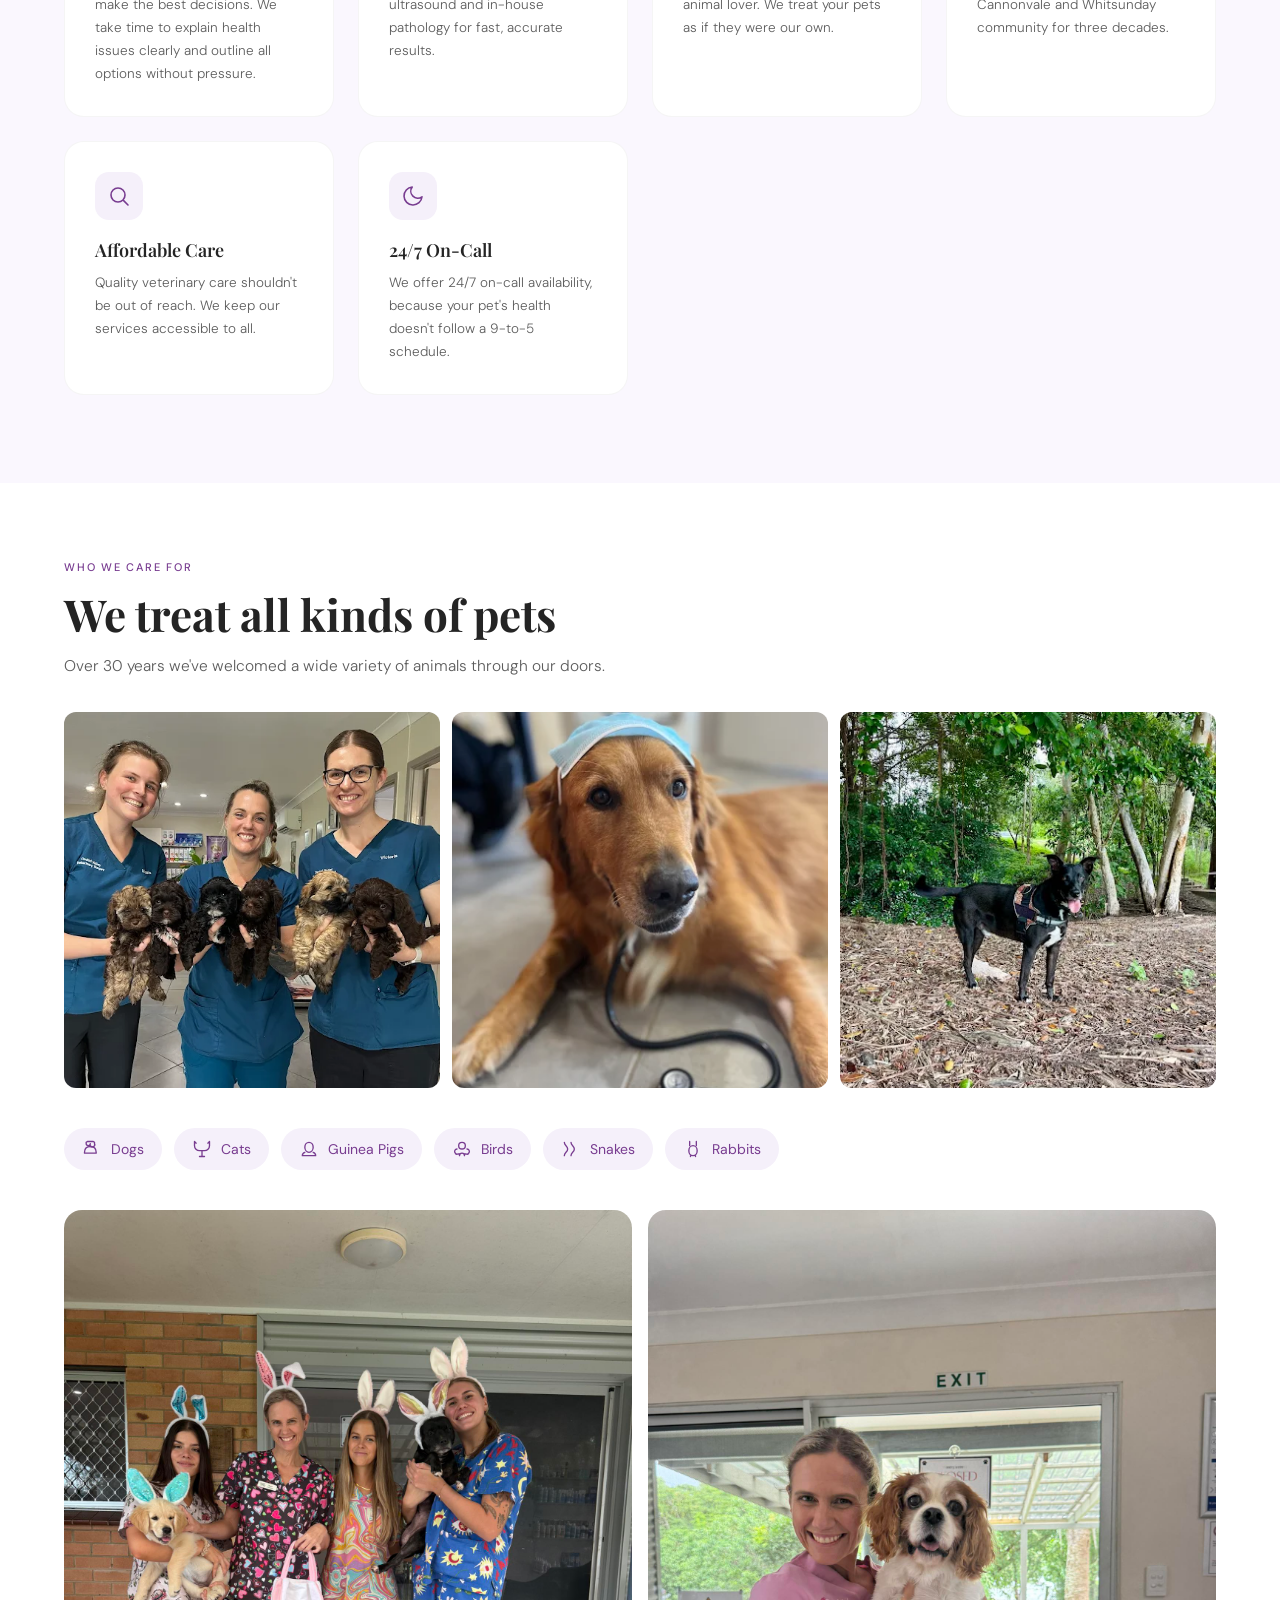
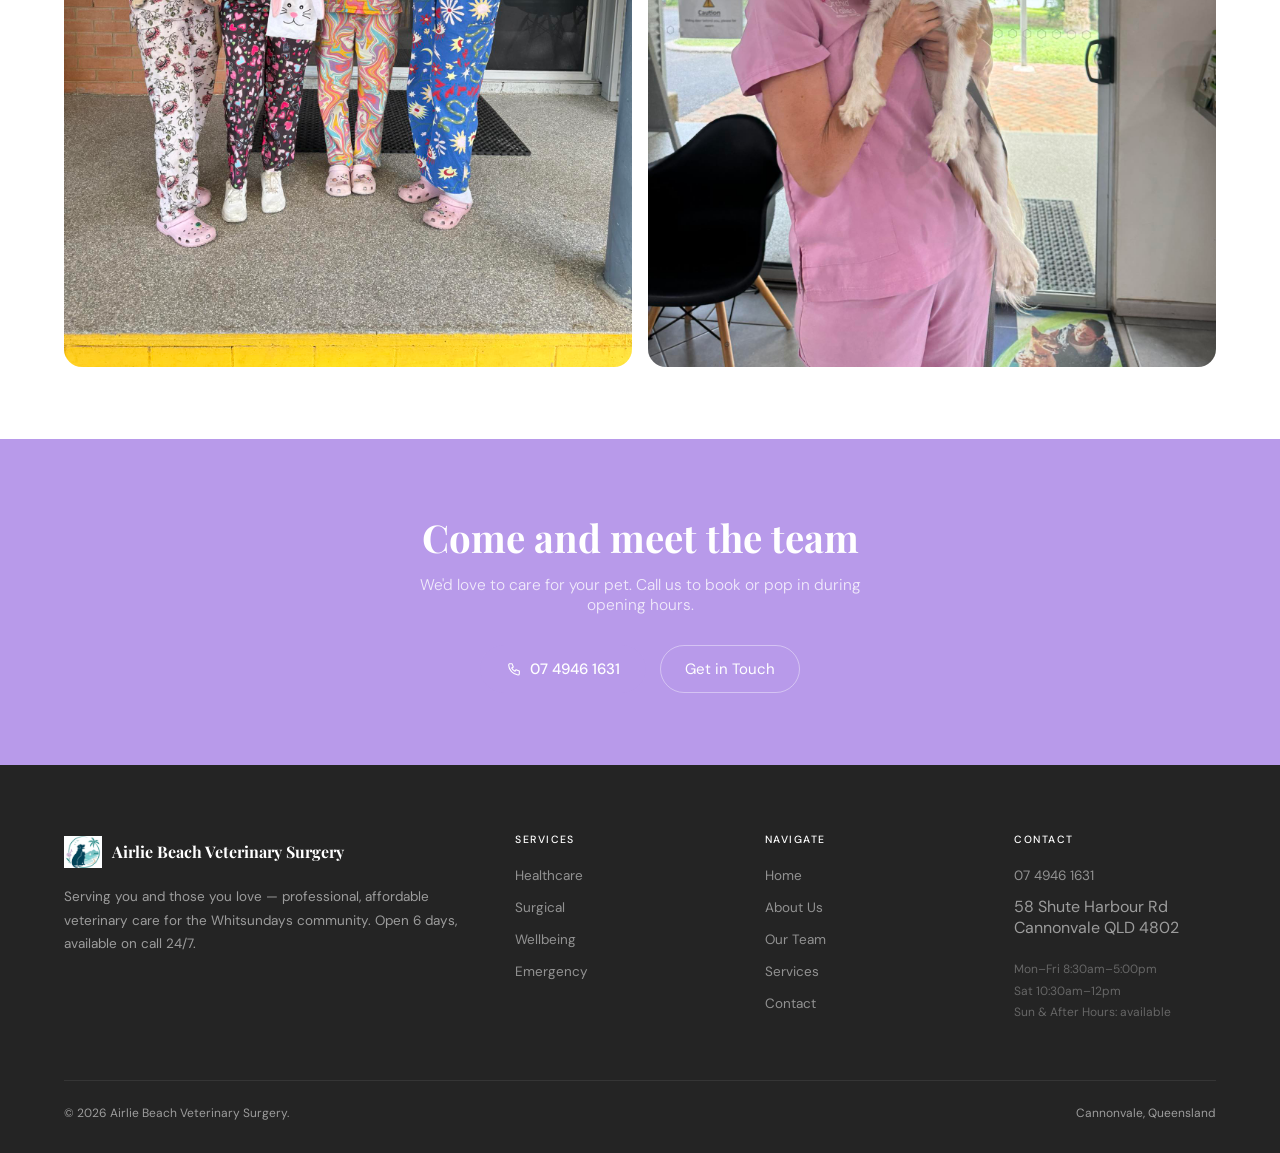
==== commit b2d29770: "Adjust contact hours in about/index.html Updated contact hours for Monday to Friday." ====
--- a/about/index.html
+++ b/about/index.html
@@ -195,7 +195,7 @@
     </div>
     <div><div class="fhd">Services</div><ul class="flinks"><li><a href="../services/#healthcare">Healthcare</a></li><li><a href="../services/#surgical">Surgical</a></li><li><a href="../services/#wellbeing">Wellbeing</a></li><li><a href="../services/#surgical">Emergency</a></li></ul></div>
     <div><div class="fhd">Navigate</div><ul class="flinks"><li><a href="../">Home</a></li><li><a href="../about/">About Us</a></li><li><a href="../team/">Our Team</a></li><li><a href="../services/">Services</a></li><li><a href="../contact/">Contact</a></li></ul></div>
-    <div><div class="fhd">Contact</div><ul class="flinks"><li><a href="tel:0749461631">07 4946 1631</a></li><li>58 Shute Harbour Rd<br>Cannonvale QLD 4802</li><li style="margin-top:10px;color:rgba(255,255,255,.3);font-size:12px;line-height:1.8">Mon–Fri 8:30am–5:30pm<br>Sat 10:30am–12pm<br>Sun &amp; After Hours: available</li></ul></div>
+    <div><div class="fhd">Contact</div><ul class="flinks"><li><a href="tel:0749461631">07 4946 1631</a></li><li>58 Shute Harbour Rd<br>Cannonvale QLD 4802</li><li style="margin-top:10px;color:rgba(255,255,255,.3);font-size:12px;line-height:1.8">Mon–Fri 8:30am–5:00pm<br>Sat 10:30am–12pm<br>Sun &amp; After Hours: available</li></ul></div>
   </div>
   <div class="fbot"><span>&copy; 2026 Airlie Beach Veterinary Surgery.</span><span>Cannonvale, Queensland</span></div>
-</footer></body></html>+</footer></body></html>
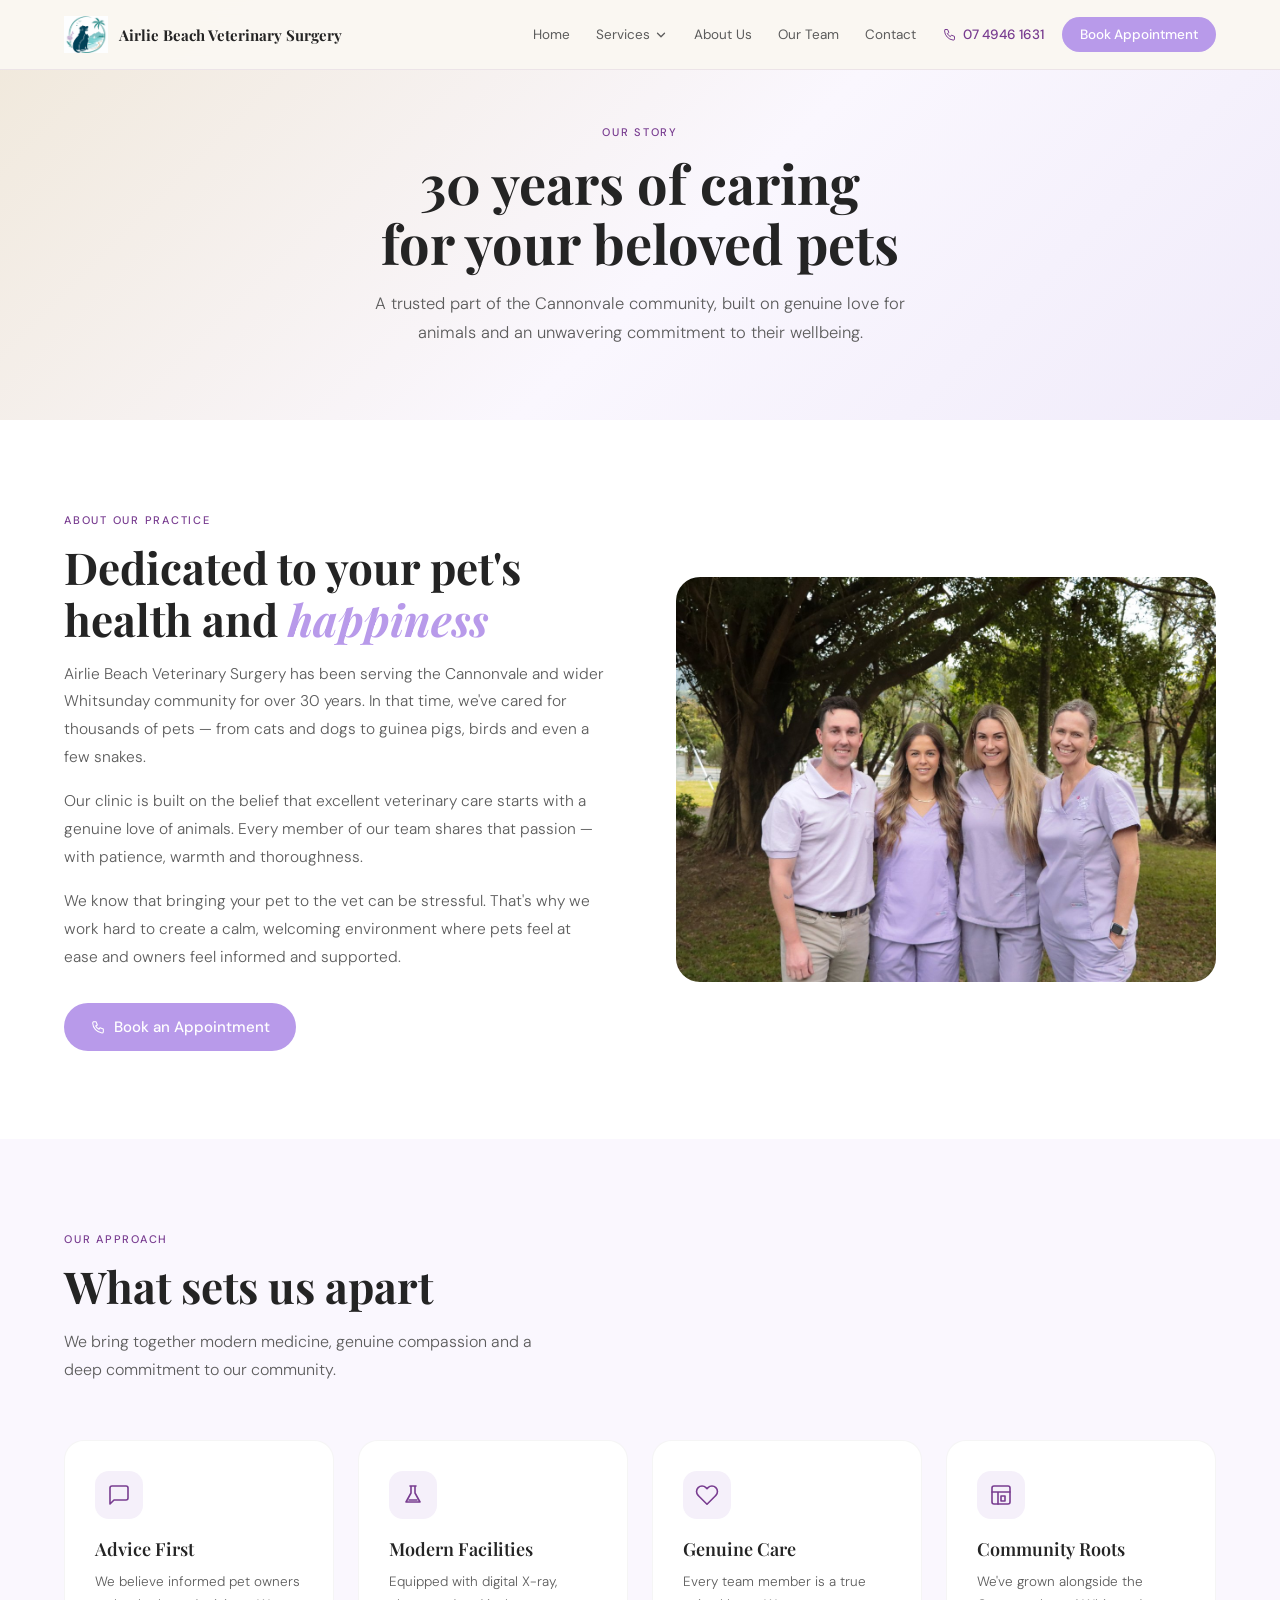
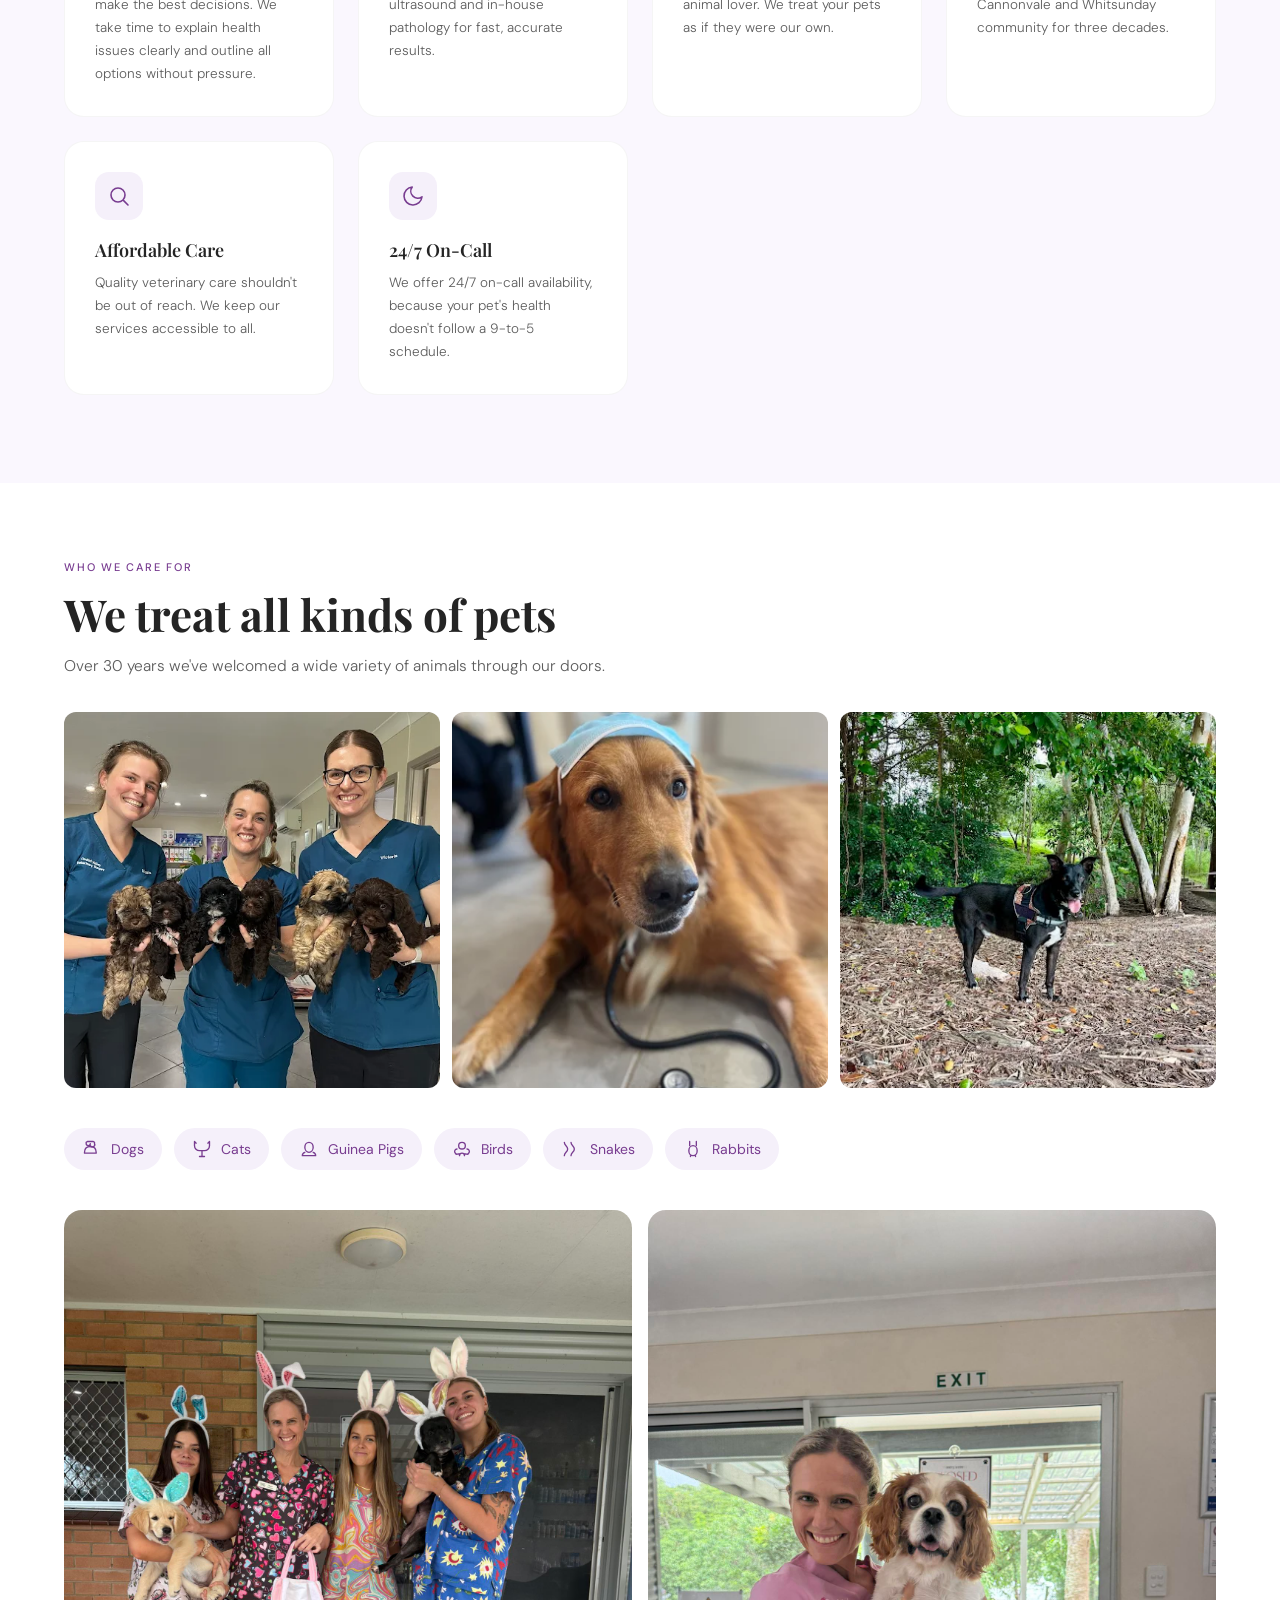
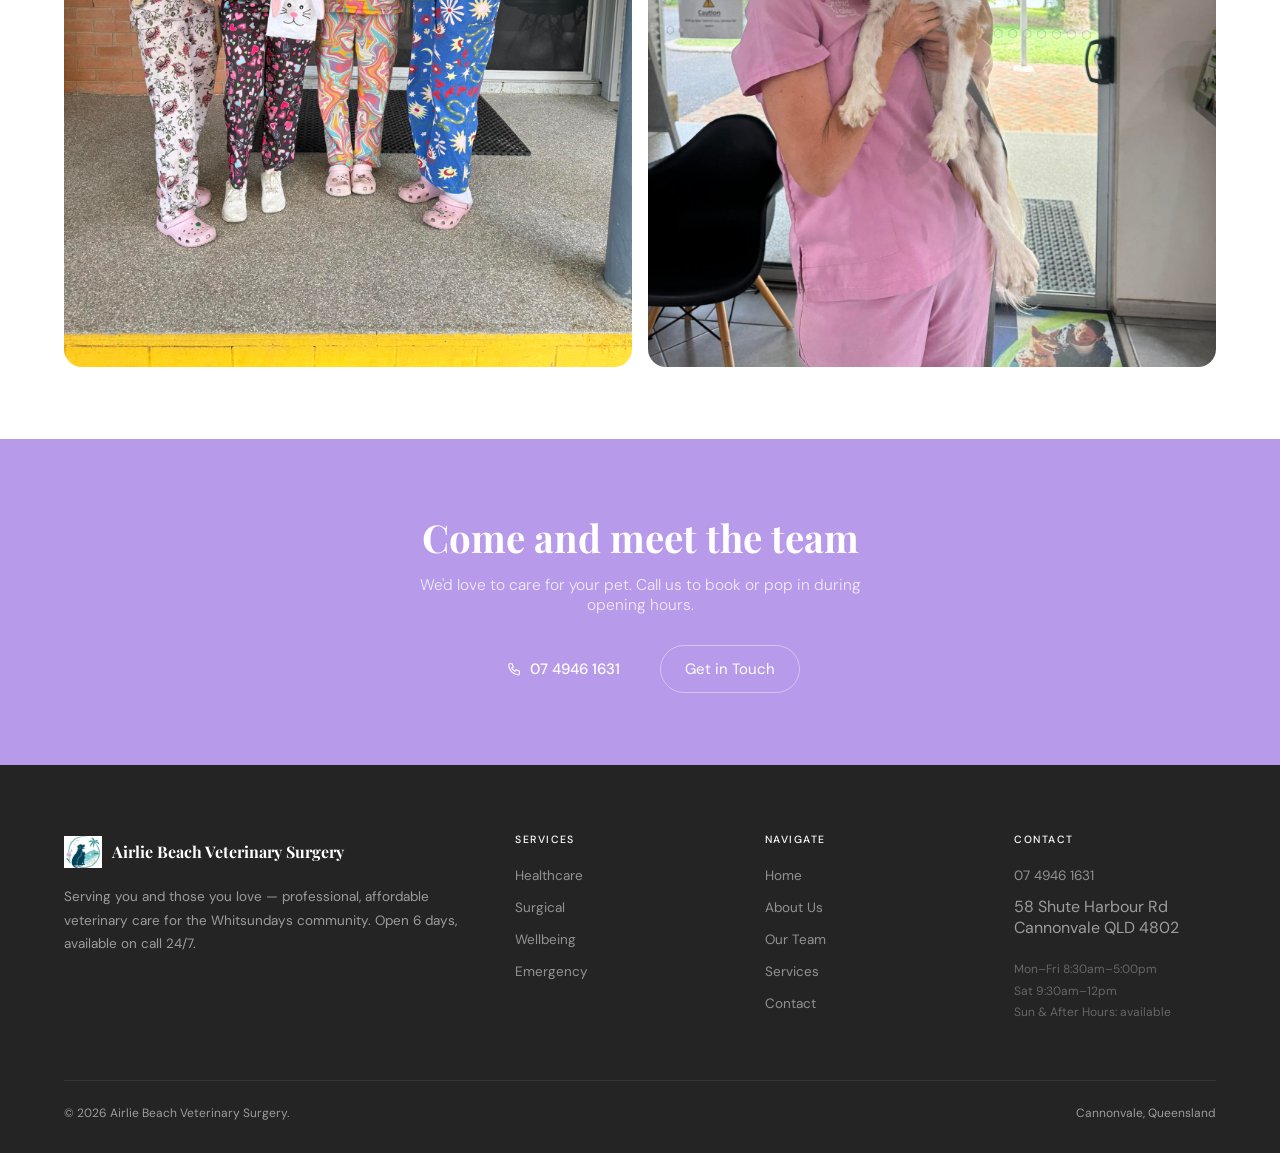
==== commit 32929248: "Update index.html" ====
--- a/about/index.html
+++ b/about/index.html
@@ -195,7 +195,7 @@
     </div>
     <div><div class="fhd">Services</div><ul class="flinks"><li><a href="../services/#healthcare">Healthcare</a></li><li><a href="../services/#surgical">Surgical</a></li><li><a href="../services/#wellbeing">Wellbeing</a></li><li><a href="../services/#surgical">Emergency</a></li></ul></div>
     <div><div class="fhd">Navigate</div><ul class="flinks"><li><a href="../">Home</a></li><li><a href="../about/">About Us</a></li><li><a href="../team/">Our Team</a></li><li><a href="../services/">Services</a></li><li><a href="../contact/">Contact</a></li></ul></div>
-    <div><div class="fhd">Contact</div><ul class="flinks"><li><a href="tel:0749461631">07 4946 1631</a></li><li>58 Shute Harbour Rd<br>Cannonvale QLD 4802</li><li style="margin-top:10px;color:rgba(255,255,255,.3);font-size:12px;line-height:1.8">Mon–Fri 8:30am–5:00pm<br>Sat 10:30am–12pm<br>Sun &amp; After Hours: available</li></ul></div>
+    <div><div class="fhd">Contact</div><ul class="flinks"><li><a href="tel:0749461631">07 4946 1631</a></li><li>58 Shute Harbour Rd<br>Cannonvale QLD 4802</li><li style="margin-top:10px;color:rgba(255,255,255,.3);font-size:12px;line-height:1.8">Mon–Fri 8:30am–5:00pm<br>Sat 9:30am–12pm<br>Sun &amp; After Hours: available</li></ul></div>
   </div>
   <div class="fbot"><span>&copy; 2026 Airlie Beach Veterinary Surgery.</span><span>Cannonvale, Queensland</span></div>
 </footer></body></html>
--- a/css/global.css
+++ b/css/global.css
@@ -200,15 +200,15 @@
 @keyframes bob { 0%,100%{transform:translateY(0)}50%{transform:translateY(-9px)} }
 @keyframes riseup { from{opacity:0;transform:translateY(22px)}to{opacity:1;transform:translateY(0)} }
 .strip  { background: var(--ch); padding: 18px 5%; display: flex; align-items: center; justify-content: center; flex-wrap: wrap; }
-.sitem  { display: flex; align-items: center; gap: 8px; color: rgba(255,255,255,.62); font-size: 13px; font-weight: 300; padding: 7px 18px; border-right: 1px solid rgba(255,255,255,.07); }
+.sitem  { display: flex; align-items: center; gap: 8px; color: rgba(255,255,255,.62); font-size: 18px; font-weight: 300; padding: 7px 18px; border-right: 1px solid rgba(255,255,255,.07); }
 .sitem:last-child { border-right: none; }
 .sitem .icon { width: 15px; height: 15px; color: #b89aea; }
 .ahban  { background: var(--ah); padding: 20px 5%; display: flex; align-items: center; justify-content: space-between; gap: 20px; flex-wrap: wrap; }
 .ahbl   { display: flex; align-items: center; gap: 14px; }
 .ahico  { width: 44px; height: 44px; min-width: 44px; background: rgba(255,255,255,.12); border-radius: 12px; display: flex; align-items: center; justify-content: center; color: #fff; }
 .ahico .icon { width: 22px; height: 22px; }
-.ahtitle { font-size: 14px; font-weight: 500; color: #fff; margin-bottom: 2px; }
-.ahsub   { font-size: 12.5px; font-weight: 300; color: rgba(255,255,255,.7); }
+.ahtitle { font-size: 16px; font-weight: 500; color: #fff; margin-bottom: 2px; }
+.ahsub   { font-size: 14px; font-weight: 300; color: rgba(255,255,255,.7); }
 .ahbadge { background: rgba(255,255,255,.15); color: #fff; font-size: 12px; font-weight: 500; padding: 8px 18px; border-radius: 100px; border: 1px solid rgba(255,255,255,.25); white-space: nowrap; display: flex; align-items: center; gap: 7px; text-decoration: none; }
 .ahbadge .icon { width: 14px; height: 14px; }
 
